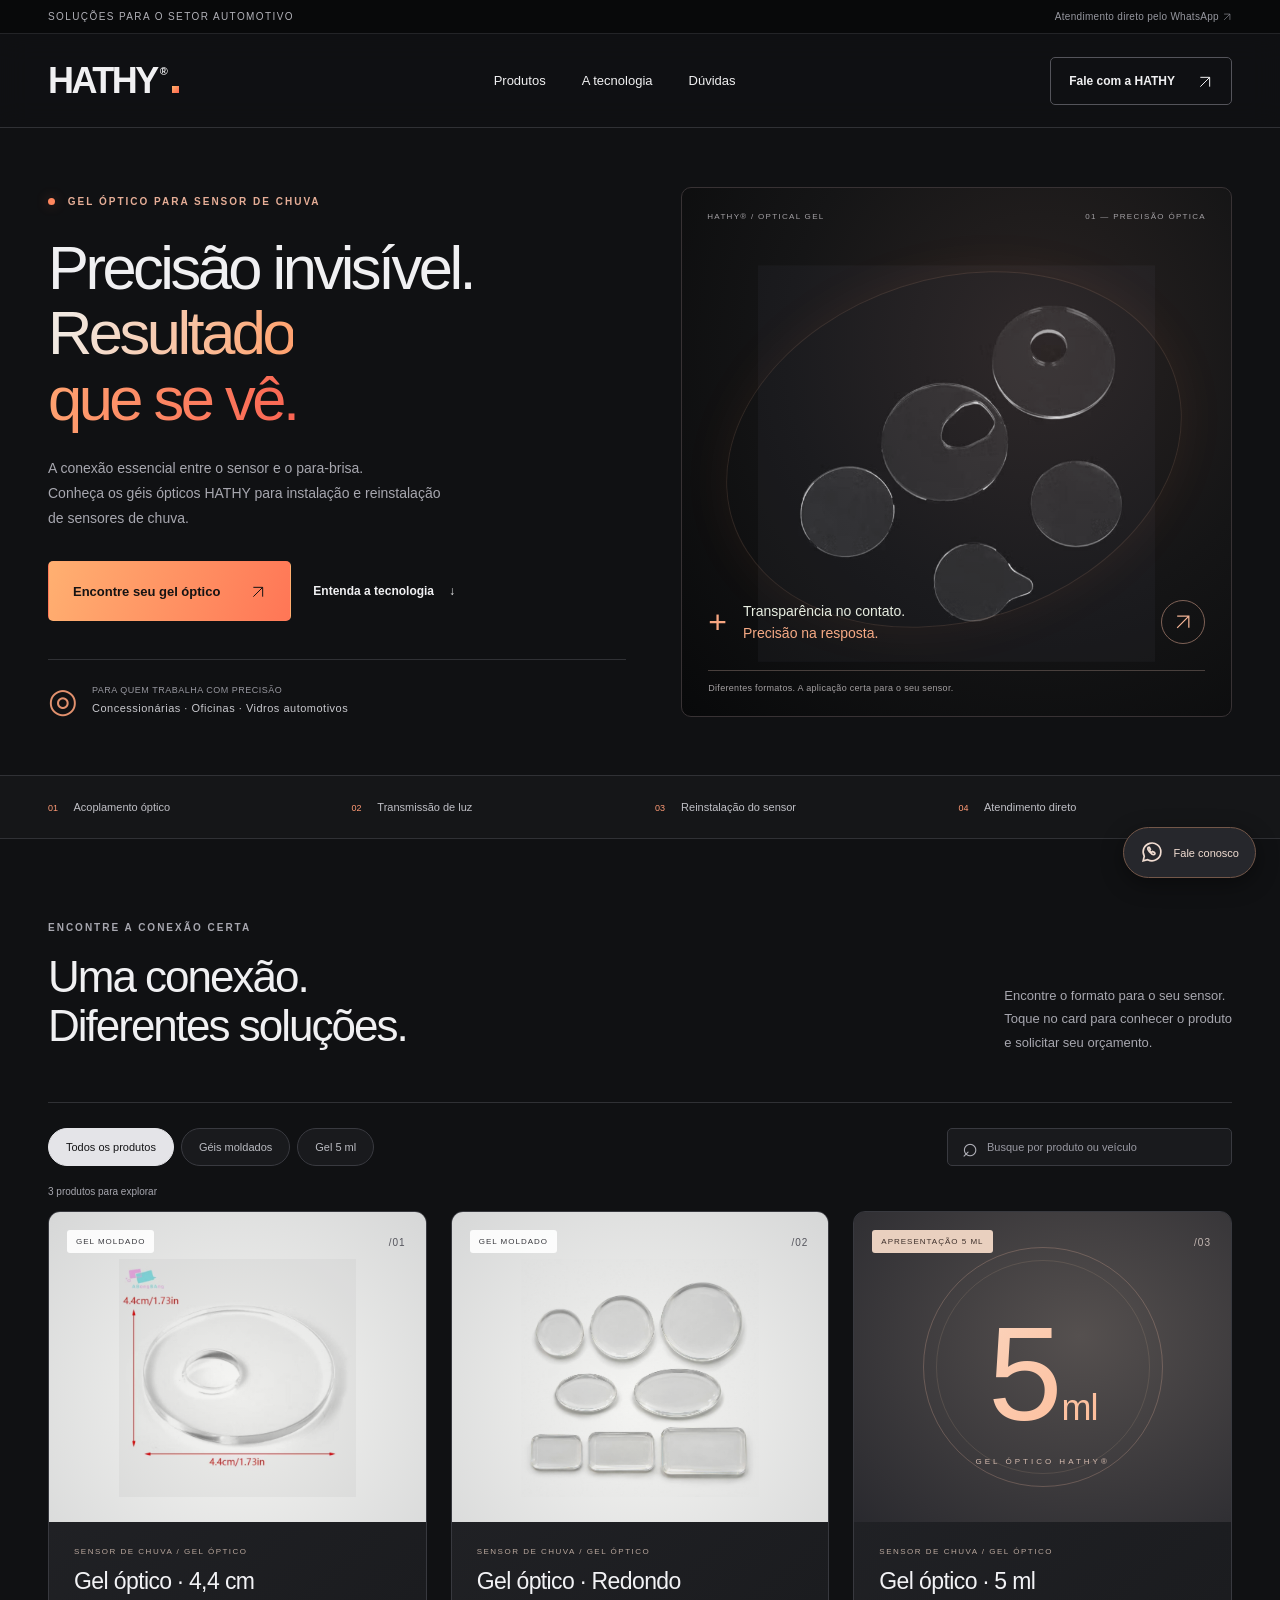
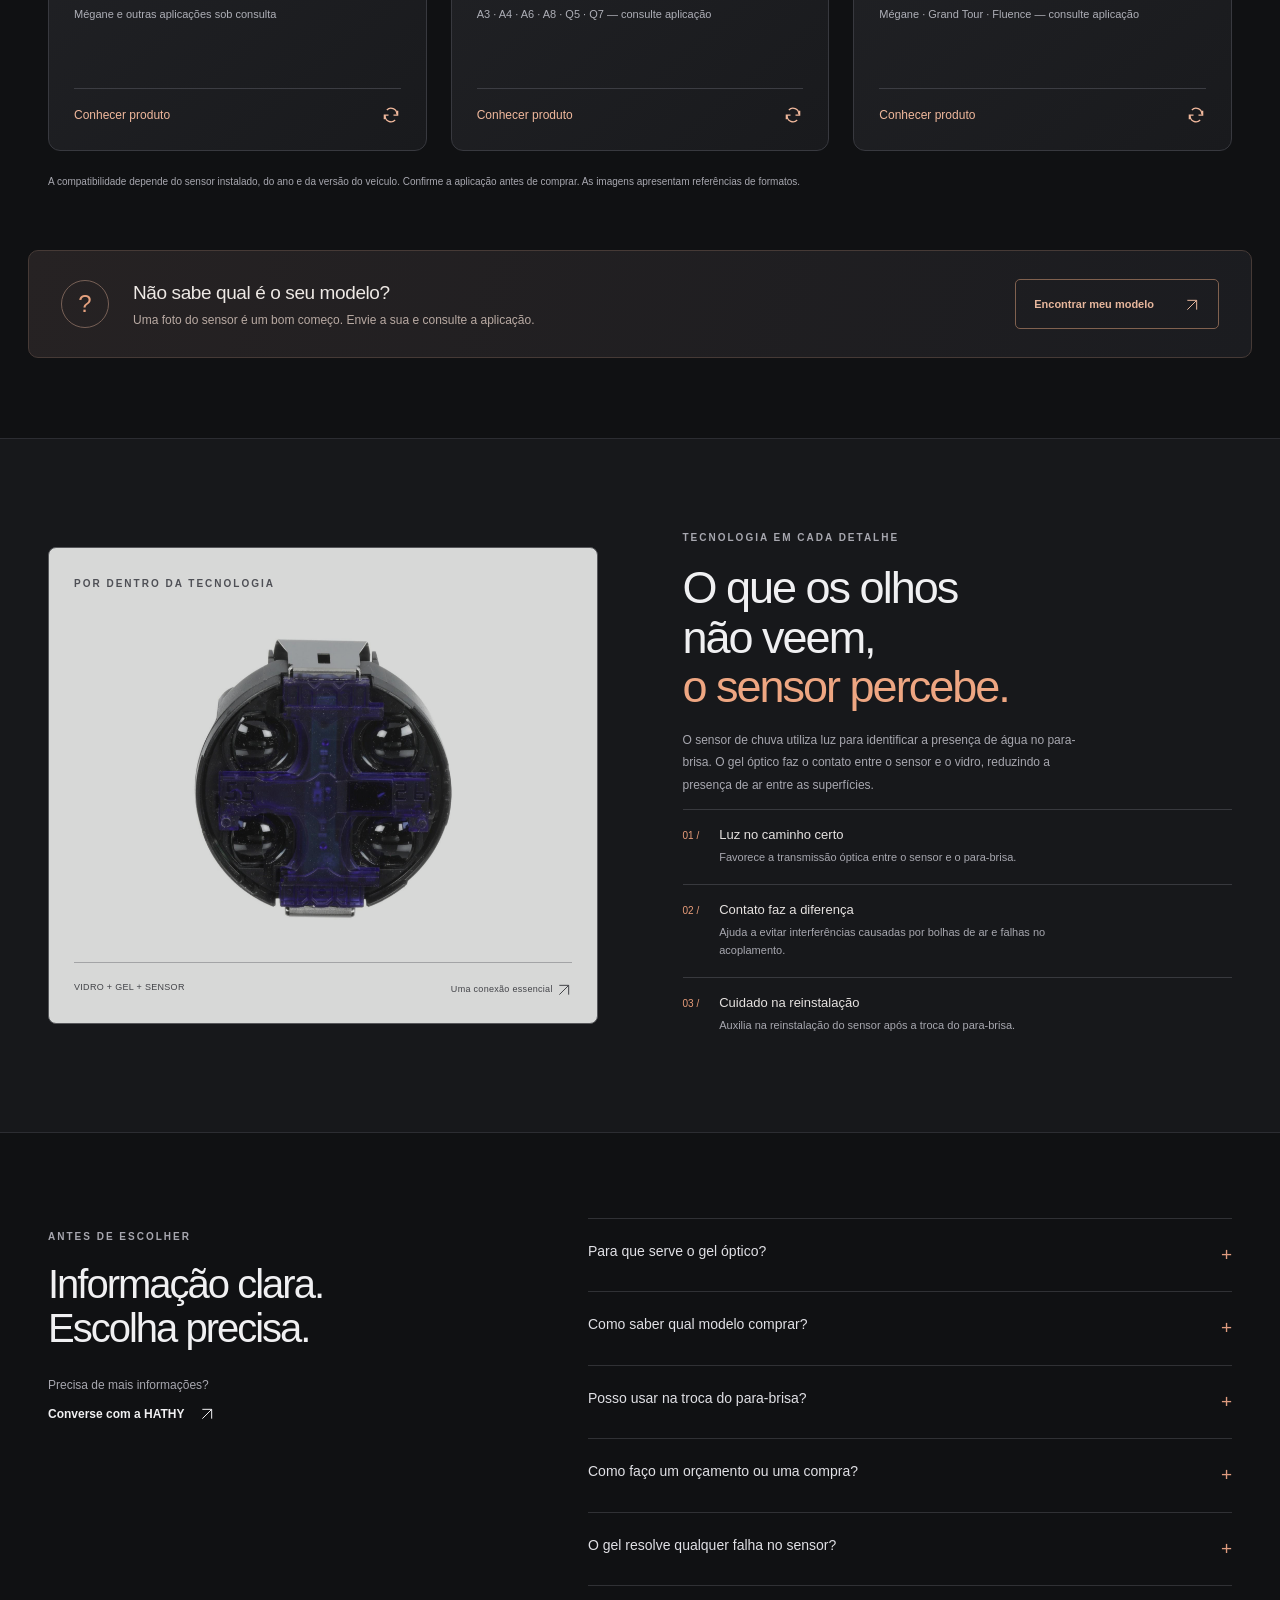
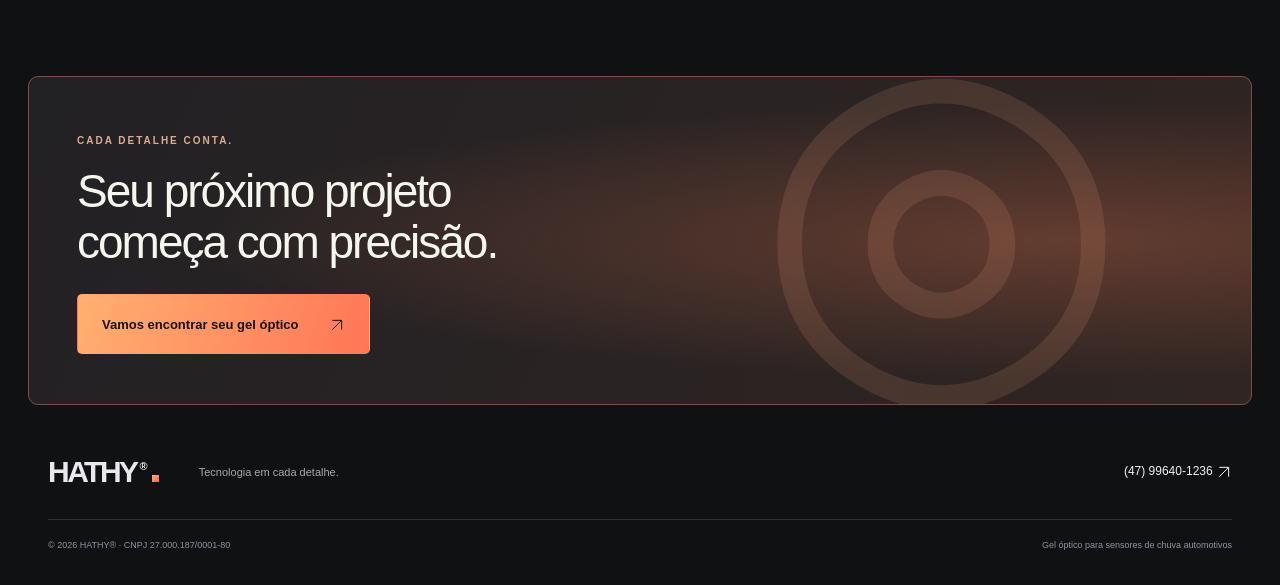
==== public_html/index.html @ f1e60e79 "feat: add dark HATHY catalog with flip cards and Hostinger package" ====
<!doctype html>
<html lang="pt-BR">
<head>
<meta charset="UTF-8"><meta name="viewport" content="width=device-width,initial-scale=1">
<title>HATHY® — Gel óptico para sensor de chuva</title>
<meta name="description" content="Conheça os géis ópticos HATHY para instalação e reinstalação de sensores de chuva automotivos. Encontre seu modelo e solicite um orçamento pelo WhatsApp.">
<meta name="theme-color" content="#111214"><meta property="og:title" content="HATHY® — Tecnologia em cada detalhe"><meta property="og:description" content="Gel óptico para sensores de chuva. Consulte modelos e compatibilidade pelo WhatsApp."><meta property="og:type" content="website">
<link rel="icon" href="assets/favicon.svg" type="image/svg+xml"><link rel="stylesheet" href="styles.css"><script src="app.js" defer></script>
</head>
<body>
<div class="topbar">SOLUÇÕES PARA O SETOR AUTOMOTIVO <span>Atendimento direto pelo WhatsApp <span aria-hidden="true"><svg class="arrow" viewBox="0 0 24 24" fill="none" stroke="currentColor" stroke-width="1.5" aria-hidden="true"><path d="M5 19 19 5M5 5h14v14"/></svg></span></span></div>
<header class="header"><a class="logo" href="#inicio" aria-label="Hathy início">HATHY<sup>®</sup><span class="logo-dot"></span></a><nav aria-label="Navegação principal"><a href="#produtos">Produtos</a><a href="#tecnologia">A tecnologia</a><a href="#duvidas">Dúvidas</a></nav><a class="button small header-contact" data-whatsapp href="https://wa.me/5547996401236" target="_blank" rel="noopener noreferrer">Fale com a HATHY <span><svg class="arrow" viewBox="0 0 24 24" fill="none" stroke="currentColor" stroke-width="1.5" aria-hidden="true"><path d="M5 19 19 5M5 5h14v14"/></svg></span></a></header>
<main>
<section id="inicio" class="hero section-wrap">
<div class="hero-copy"><p class="eyebrow"><span class="status-dot"></span> GEL ÓPTICO PARA SENSOR DE CHUVA</p><h1>Precisão invisível.<br><span>Resultado<br>que se vê.</span></h1><p class="lead">A conexão essencial entre o sensor e o para-brisa.<br>Conheça os géis ópticos HATHY para instalação e reinstalação de sensores de chuva.</p><div class="hero-actions"><a class="button" href="#produtos">Encontre seu gel óptico <span><svg class="arrow" viewBox="0 0 24 24" fill="none" stroke="currentColor" stroke-width="1.5" aria-hidden="true"><path d="M5 19 19 5M5 5h14v14"/></svg></span></a><a class="text-link" href="#tecnologia">Entenda a tecnologia <span>↓</span></a></div><div class="hero-foot"><span class="line-icon">◎</span><p>PARA QUEM TRABALHA COM PRECISÃO<br><strong>Concessionárias · Oficinas · Vidros automotivos</strong></p></div></div>
<div class="hero-visual"><div class="visual-top"><span>HATHY® / OPTICAL GEL</span><span>01 — PRECISÃO ÓPTICA</span></div><img src="assets/hero-gel.jpg" alt="Géis ópticos transparentes em diferentes formatos" width="1280" height="1398" fetchpriority="high"><div class="visual-ring"></div><div class="visual-caption"><span class="cross">+</span><p>Transparência no contato.<br><strong>Precisão na resposta.</strong></p><a href="#produtos" class="circle-link" aria-label="Explorar produtos"><svg class="arrow" viewBox="0 0 24 24" fill="none" stroke="currentColor" stroke-width="1.5" aria-hidden="true"><path d="M5 19 19 5M5 5h14v14"/></svg></a></div><div class="photo-note">Diferentes formatos. A aplicação certa para o seu sensor.</div></div>
</section>
<div class="benefit-strip"><div><span>01</span> Acoplamento óptico</div><div><span>02</span> Transmissão de luz</div><div><span>03</span> Reinstalação do sensor</div><div><span>04</span> Atendimento direto</div></div>
<section class="catalog section-wrap" id="produtos"><div class="section-heading"><div><p class="eyebrow">ENCONTRE A CONEXÃO CERTA</p><h2>Uma conexão.<br>Diferentes soluções.</h2></div><p>Encontre o formato para o seu sensor.<br>Toque no card para conhecer o produto<br>e solicitar seu orçamento.</p></div>
<div class="catalog-toolbar"><div class="filters" role="group" aria-label="Filtrar produtos"><button class="filter active" data-filter="all" aria-pressed="true">Todos os produtos</button><button class="filter" data-filter="pad" aria-pressed="false">Géis moldados</button><button class="filter" data-filter="liquid" aria-pressed="false">Gel 5 ml</button></div><label class="search"><span aria-hidden="true">⌕</span><input id="search" type="search" placeholder="Busque por produto ou veículo" aria-label="Buscar por produto ou veículo"></label></div>
<p class="results-count" id="result-count" aria-live="polite">3 produtos para explorar</p>
<div id="product-grid" class="product-grid"><article class="product-card" data-id="gel44"><div class="flip-inner"><div class="card-front"><button class="product-picture " data-flip="gel44" aria-label="Girar card: Gel óptico · 4,4 cm" aria-expanded="false" aria-controls="back-gel44"><span class="product-label">GEL MOLDADO</span><span class="product-number">/01</span><img src="assets/gel-44.jpg" alt="Gel óptico circular com abertura; dimensão indicada de 4,4 cm." width="1254" height="1254" loading="lazy"></button><div class="product-info"><p class="product-category">SENSOR DE CHUVA / GEL ÓPTICO</p><h3>Gel óptico · 4,4 cm</h3><p class="application">Mégane e outras aplicações sob consulta</p><button class="flip-trigger" data-flip="gel44" aria-label="Conhecer Gel óptico · 4,4 cm" aria-expanded="false" aria-controls="back-gel44">Conhecer produto <svg class="arrow" viewBox="0 0 24 24" fill="none" stroke="currentColor" stroke-width="1.5" aria-hidden="true"><path d="M20 7v5h-5M4 17v-5h5M19 11a7 7 0 0 0-12-5M5 13a7 7 0 0 0 12 5"/></svg></button></div></div><div class="card-back" id="back-gel44" aria-hidden="true" inert><div class="back-top"><span>GEL MOLDADO</span><button class="flip-return" data-unflip="gel44" aria-label="Voltar à foto de Gel óptico · 4,4 cm"><svg class="arrow" viewBox="0 0 24 24" fill="none" stroke="currentColor" stroke-width="1.5" aria-hidden="true"><path d="M20 7v5h-5M4 17v-5h5M19 11a7 7 0 0 0-12-5M5 13a7 7 0 0 0 12 5"/></svg> Voltar</button></div><p class="eyebrow">TECNOLOGIA HATHY®</p><h3>Gel óptico · 4,4 cm</h3><p class="back-description">Acoplamento óptico entre o sensor de chuva e o para-brisa, para instalação e reinstalação.</p><ul><li>Formato circular com abertura</li><li>Medida de referência: 4,4 cm</li><li>Preço e disponibilidade sob consulta</li></ul><p class="back-application">Mégane e outras aplicações sob consulta. Confirme ano, versão e sensor antes da compra.</p><div class="back-actions"><button data-details="gel44" class="details-link">Ver detalhes e fotos <svg class="arrow" viewBox="0 0 24 24" fill="none" stroke="currentColor" stroke-width="1.5" aria-hidden="true"><path d="M5 19 19 5M5 5h14v14"/></svg></button><a class="button product-cta" data-product-wa="gel44" href="https://wa.me/5547996401236" target="_blank" rel="noopener noreferrer">Solicitar orçamento <svg class="arrow" viewBox="0 0 24 24" fill="none" stroke="currentColor" stroke-width="1.5" aria-hidden="true"><path d="M5 19 19 5M5 5h14v14"/></svg></a></div></div></div></article><article class="product-card" data-id="redondo"><div class="flip-inner"><div class="card-front"><button class="product-picture " data-flip="redondo" aria-label="Girar card: Gel óptico · Redondo" aria-expanded="false" aria-controls="back-redondo"><span class="product-label">GEL MOLDADO</span><span class="product-number">/02</span><img src="assets/formatos.jpg" alt="Referência de formatos de gel óptico. Confirme o modelo redondo do seu sensor." width="1254" height="1254" loading="lazy"></button><div class="product-info"><p class="product-category">SENSOR DE CHUVA / GEL ÓPTICO</p><h3>Gel óptico · Redondo</h3><p class="application">A3 · A4 · A6 · A8 · Q5 · Q7 — consulte aplicação</p><button class="flip-trigger" data-flip="redondo" aria-label="Conhecer Gel óptico · Redondo" aria-expanded="false" aria-controls="back-redondo">Conhecer produto <svg class="arrow" viewBox="0 0 24 24" fill="none" stroke="currentColor" stroke-width="1.5" aria-hidden="true"><path d="M20 7v5h-5M4 17v-5h5M19 11a7 7 0 0 0-12-5M5 13a7 7 0 0 0 12 5"/></svg></button></div></div><div class="card-back" id="back-redondo" aria-hidden="true" inert><div class="back-top"><span>GEL MOLDADO</span><button class="flip-return" data-unflip="redondo" aria-label="Voltar à foto de Gel óptico · Redondo"><svg class="arrow" viewBox="0 0 24 24" fill="none" stroke="currentColor" stroke-width="1.5" aria-hidden="true"><path d="M20 7v5h-5M4 17v-5h5M19 11a7 7 0 0 0-12-5M5 13a7 7 0 0 0 12 5"/></svg> Voltar</button></div><p class="eyebrow">TECNOLOGIA HATHY®</p><h3>Gel óptico · Redondo</h3><p class="back-description">Acoplamento óptico entre o sensor de chuva e o para-brisa, para instalação e reinstalação.</p><ul><li>Diferentes medidas de referência</li><li>Formato e sensor a confirmar</li><li>Preço e disponibilidade sob consulta</li></ul><p class="back-application">A3 · A4 · A6 · A8 · Q5 · Q7 — consulte aplicação. Confirme ano, versão e sensor antes da compra.</p><div class="back-actions"><button data-details="redondo" class="details-link">Ver detalhes e fotos <svg class="arrow" viewBox="0 0 24 24" fill="none" stroke="currentColor" stroke-width="1.5" aria-hidden="true"><path d="M5 19 19 5M5 5h14v14"/></svg></button><a class="button product-cta" data-product-wa="redondo" href="https://wa.me/5547996401236" target="_blank" rel="noopener noreferrer">Solicitar orçamento <svg class="arrow" viewBox="0 0 24 24" fill="none" stroke="currentColor" stroke-width="1.5" aria-hidden="true"><path d="M5 19 19 5M5 5h14v14"/></svg></a></div></div></div></article><article class="product-card" data-id="gel5"><div class="flip-inner"><div class="card-front"><button class="product-picture volume-art" data-flip="gel5" aria-label="Girar card: Gel óptico · 5 ml" aria-expanded="false" aria-controls="back-gel5"><span class="product-label">APRESENTAÇÃO 5 ML</span><span class="product-number">/03</span><div class="volume-orbit"></div><div class="volume-type">5<span>ml</span></div><span class="volume-caption">GEL ÓPTICO HATHY®</span></button><div class="product-info"><p class="product-category">SENSOR DE CHUVA / GEL ÓPTICO</p><h3>Gel óptico · 5 ml</h3><p class="application">Mégane · Grand Tour · Fluence — consulte aplicação</p><button class="flip-trigger" data-flip="gel5" aria-label="Conhecer Gel óptico · 5 ml" aria-expanded="false" aria-controls="back-gel5">Conhecer produto <svg class="arrow" viewBox="0 0 24 24" fill="none" stroke="currentColor" stroke-width="1.5" aria-hidden="true"><path d="M20 7v5h-5M4 17v-5h5M19 11a7 7 0 0 0-12-5M5 13a7 7 0 0 0 12 5"/></svg></button></div></div><div class="card-back" id="back-gel5" aria-hidden="true" inert><div class="back-top"><span>APRESENTAÇÃO 5 ML</span><button class="flip-return" data-unflip="gel5" aria-label="Voltar à foto de Gel óptico · 5 ml"><svg class="arrow" viewBox="0 0 24 24" fill="none" stroke="currentColor" stroke-width="1.5" aria-hidden="true"><path d="M20 7v5h-5M4 17v-5h5M19 11a7 7 0 0 0-12-5M5 13a7 7 0 0 0 12 5"/></svg> Voltar</button></div><p class="eyebrow">TECNOLOGIA HATHY®</p><h3>Gel óptico · 5 ml</h3><p class="back-description">Acoplamento óptico entre o sensor de chuva e o para-brisa, para instalação e reinstalação.</p><ul><li>Apresentação de 5 ml</li><li>Orientações de uso sob consulta</li><li>Preço e disponibilidade sob consulta</li></ul><p class="back-application">Mégane · Grand Tour · Fluence — consulte aplicação. Confirme ano, versão e sensor antes da compra.</p><div class="back-actions"><button data-details="gel5" class="details-link">Ver detalhes  <svg class="arrow" viewBox="0 0 24 24" fill="none" stroke="currentColor" stroke-width="1.5" aria-hidden="true"><path d="M5 19 19 5M5 5h14v14"/></svg></button><a class="button product-cta" data-product-wa="gel5" href="https://wa.me/5547996401236" target="_blank" rel="noopener noreferrer">Solicitar orçamento <svg class="arrow" viewBox="0 0 24 24" fill="none" stroke="currentColor" stroke-width="1.5" aria-hidden="true"><path d="M5 19 19 5M5 5h14v14"/></svg></a></div></div></div></article></div><div id="empty-state" class="empty-state" hidden><h3>Não encontrou seu modelo?</h3><p>Tente outra busca ou envie uma foto do sensor para a HATHY.</p><button id="clear-search" class="button secondary">Limpar busca</button><a data-whatsapp class="text-link" href="https://wa.me/5547996401236" target="_blank" rel="noopener noreferrer">Consultar pelo WhatsApp <svg class="arrow" viewBox="0 0 24 24" fill="none" stroke="currentColor" stroke-width="1.5" aria-hidden="true"><path d="M5 19 19 5M5 5h14v14"/></svg></a></div><p class="catalog-note">A compatibilidade depende do sensor instalado, do ano e da versão do veículo. Confirme a aplicação antes de comprar. As imagens apresentam referências de formatos.</p>
</section>
<section class="help-banner section-wrap"><div class="help-symbol" aria-hidden="true">?</div><div><h3>Não sabe qual é o seu modelo?</h3><p>Uma foto do sensor é um bom começo. Envie a sua e consulte a aplicação.</p></div><a class="button" data-help href="https://wa.me/5547996401236" target="_blank" rel="noopener noreferrer">Encontrar meu modelo <span><svg class="arrow" viewBox="0 0 24 24" fill="none" stroke="currentColor" stroke-width="1.5" aria-hidden="true"><path d="M5 19 19 5M5 5h14v14"/></svg></span></a></section>
<section class="technology" id="tecnologia"><div class="section-wrap tech-layout"><div class="tech-image"><span class="eyebrow">POR DENTRO DA TECNOLOGIA</span><img src="assets/sensor.jpg" alt="Vista de um sensor de chuva automotivo" width="1200" height="1200" loading="lazy"><div class="tech-image-foot"><span>VIDRO + GEL + SENSOR</span><span>Uma conexão essencial <svg class="arrow" viewBox="0 0 24 24" fill="none" stroke="currentColor" stroke-width="1.5" aria-hidden="true"><path d="M5 19 19 5M5 5h14v14"/></svg></span></div></div><div class="tech-copy"><p class="eyebrow">TECNOLOGIA EM CADA DETALHE</p><h2>O que os olhos<br>não veem,<br><em>o sensor percebe.</em></h2><p>O sensor de chuva utiliza luz para identificar a presença de água no para-brisa. O gel óptico faz o contato entre o sensor e o vidro, reduzindo a presença de ar entre as superfícies.</p><div class="tech-item"><span>01 /</span><div><h3>Luz no caminho certo</h3><p>Favorece a transmissão óptica entre o sensor e o para-brisa.</p></div></div><div class="tech-item"><span>02 /</span><div><h3>Contato faz a diferença</h3><p>Ajuda a evitar interferências causadas por bolhas de ar e falhas no acoplamento.</p></div></div><div class="tech-item"><span>03 /</span><div><h3>Cuidado na reinstalação</h3><p>Auxilia na reinstalação do sensor após a troca do para-brisa.</p></div></div></div></div></section>
<section class="faq section-wrap" id="duvidas"><div><p class="eyebrow">ANTES DE ESCOLHER</p><h2>Informação clara.<br>Escolha precisa.</h2><p>Precisa de mais informações?</p><a class="text-link" data-whatsapp href="https://wa.me/5547996401236" target="_blank" rel="noopener noreferrer">Converse com a HATHY <svg class="arrow" viewBox="0 0 24 24" fill="none" stroke="currentColor" stroke-width="1.5" aria-hidden="true"><path d="M5 19 19 5M5 5h14v14"/></svg></a></div><div class="faq-list"><details><summary>Para que serve o gel óptico?<span>+</span></summary><p>Ele proporciona o acoplamento óptico entre o sensor de chuva e o para-brisa, reduzindo o ar entre as superfícies e favorecendo a transmissão da luz utilizada pelo sensor.</p></details><details><summary>Como saber qual modelo comprar?<span>+</span></summary><p>Informe marca, modelo, ano e versão do veículo e, se possível, envie uma foto do sensor. A identificação do veículo sozinha pode não ser suficiente: confirme o formato, as medidas e a aplicação com a HATHY antes da compra.</p></details><details><summary>Posso usar na troca do para-brisa?<span>+</span></summary><p>O gel óptico é utilizado na instalação e reinstalação de sensores de chuva. A aplicação deve seguir as orientações do fabricante do sensor e do produto, com avaliação do profissional responsável.</p></details><details><summary>Como faço um orçamento ou uma compra?<span>+</span></summary><p>Escolha um produto e clique em “Solicitar orçamento”. O WhatsApp abrirá com o nome do produto na mensagem. Valores, disponibilidade, pagamento e entrega são combinados diretamente com a HATHY.</p></details><details><summary>O gel resolve qualquer falha no sensor?<span>+</span></summary><p>O gel contribui para o contato óptico adequado, mas não corrige defeitos elétricos, falhas no sensor ou outras causas de mau funcionamento. Um profissional deve avaliar o sistema.</p></details></div></section>
<section class="final-cta section-wrap"><p class="eyebrow">CADA DETALHE CONTA.</p><h2>Seu próximo projeto<br>começa com precisão.</h2><a class="button lime" data-whatsapp href="https://wa.me/5547996401236" target="_blank" rel="noopener noreferrer">Vamos encontrar seu gel óptico <span><svg class="arrow" viewBox="0 0 24 24" fill="none" stroke="currentColor" stroke-width="1.5" aria-hidden="true"><path d="M5 19 19 5M5 5h14v14"/></svg></span></a><span class="cta-decoration" aria-hidden="true">◎</span></section>
</main>
<footer class="section-wrap"><div class="footer-top"><a href="#inicio" class="logo">HATHY<sup>®</sup><span class="logo-dot"></span></a><p>Tecnologia em cada detalhe.</p><a href="https://wa.me/5547996401236" data-whatsapp target="_blank" rel="noopener noreferrer">(47) 99640-1236 <svg class="arrow" viewBox="0 0 24 24" fill="none" stroke="currentColor" stroke-width="1.5" aria-hidden="true"><path d="M5 19 19 5M5 5h14v14"/></svg></a></div><div class="footer-bottom"><span>© <span id="year">2026</span> HATHY® · CNPJ 27.000.187/0001-80</span><span>Gel óptico para sensores de chuva automotivos</span></div></footer>
<a class="floating-wa" data-whatsapp href="https://wa.me/5547996401236" target="_blank" rel="noopener noreferrer" aria-label="Conversar pelo WhatsApp"><svg viewBox="0 0 24 24" fill="none" stroke="currentColor" stroke-width="1.6" aria-hidden="true"><path d="M20 11.5a8.5 8.5 0 0 1-12.6 7.4L3 20l1.1-4.4A8.5 8.5 0 1 1 20 11.5Z"/><path d="M8 7c-2 2 3 7 5 7 1 0 2-1 1-2l-2-1-1 1-2-2 1-1-1-2Z"/></svg><span>Fale conosco</span></a>
<dialog id="product-dialog" aria-labelledby="dialog-title"><button class="dialog-close" aria-label="Fechar detalhes">×</button><div id="dialog-content"></div></dialog>
</body></html>
---- public_html/styles.css ----
:root{--ink:#183b2c;--dark:#10291f;--lime:#dcf392;--paper:#f7f8f2;--muted:#6d776e;--line:#dfe4d8;--white:#fff}*{box-sizing:border-box}html{scroll-behavior:smooth;scroll-padding-top:100px}body{margin:0;background:var(--paper);color:var(--ink);font-family:Arial,Helvetica,sans-serif;-webkit-font-smoothing:antialiased}button,input,a{-webkit-tap-highlight-color:transparent}button,input{font:inherit}a{color:inherit;text-decoration:none}button{cursor:pointer}button:disabled{cursor:default}img{display:block;max-width:100%}button,a,input,summary{outline-offset:5px}button:focus-visible,a:focus-visible,input:focus-visible,summary:focus-visible{outline:2px solid #519526}::selection{background:var(--lime);color:var(--dark)}.section-wrap{max-width:1320px;margin:auto;padding-left:48px;padding-right:48px}.topbar{padding:11px 48px;background:var(--dark);color:#f3f8e9;font-size:10px;letter-spacing:1.4px;display:flex;justify-content:space-between}.topbar>span{letter-spacing:.3px;color:#d4dfd2}.header{height:94px;display:flex;align-items:center;justify-content:space-between;gap:25px;padding:0 48px;border-bottom:1px solid var(--line);position:sticky;top:0;z-index:10;background:rgba(247,248,242,.96);backdrop-filter:blur(14px)}.logo{font-size:36px;font-weight:900;letter-spacing:-2.5px;display:inline-flex;align-items:baseline;position:relative}.logo sup{font-size:11px;letter-spacing:0;align-self:flex-start;padding-top:5px;margin-left:3px}.logo-dot{width:7px;height:7px;background:#94b949;display:block;margin-left:4px}.header nav{display:flex;gap:36px;font-size:13px}.header nav a{padding:15px 0;border-bottom:1px solid transparent}.header nav a:hover{border-color:var(--ink)}.button{background:var(--ink);color:white;display:inline-flex;align-items:center;justify-content:center;gap:30px;border:1px solid var(--ink);padding:18px 24px;border-radius:5px;font-size:13px;font-weight:600;transition:background .2s,transform .2s}.button:hover{background:#2b5134;transform:translateY(-2px)}.button span{font-size:19px}.button.small{padding:12px 18px;font-size:12px;gap:22px}.eyebrow{font-size:10px;font-weight:700;letter-spacing:2px;line-height:1.7}.status-dot{display:inline-block;width:7px;height:7px;background:#75a443;border-radius:50%;margin-right:8px}.hero{display:grid;grid-template-columns:1.05fr 1fr;gap:45px;padding-top:42px;padding-bottom:45px;align-items:center}.hero h1{font-size:clamp(42px,4.6vw,64px);letter-spacing:-3.5px;font-weight:500;line-height:1.06;margin:25px 0}.hero h1>span{color:#71835d}.lead{font-size:15px;line-height:1.8;color:#687368;max-width:380px}.hero-actions{display:flex;gap:22px;align-items:center;margin-top:30px}.text-link{font-size:12px;font-weight:600;display:inline-flex;align-items:center;gap:15px}.text-link:hover{text-decoration:underline}.hero-foot{border-top:1px solid var(--line);margin-top:38px;display:flex;align-items:center;gap:14px;padding-top:20px;color:#687368}.hero-foot p{font-size:11px;line-height:1.7;margin:0}.hero-foot strong{font-weight:400;color:var(--ink)}.line-icon{font-size:34px;font-weight:normal;color:#8a9b73}.hero-visual{height:548px;position:relative;background:#080a09;color:#e8eee2;border-radius:10px;overflow:hidden}.hero-visual>img{position:absolute;inset:10% 3% 0;width:94%;height:82%;object-fit:contain;opacity:.95;transition:transform .8s}.hero-visual:hover>img{transform:rotate(-4deg) scale(1.04)}.visual-top{position:absolute;left:25px;right:25px;top:24px;z-index:2;display:flex;justify-content:space-between;font-size:8px;letter-spacing:1.3px;color:#9ca69a}.visual-ring{position:absolute;width:85%;height:80%;border:1px solid #667d4c33;border-radius:50%;top:8%;left:7%;pointer-events:none}.visual-caption{position:absolute;bottom:57px;left:26px;right:26px;display:flex;align-items:center;gap:16px}.visual-caption p{font-size:14px;line-height:1.6;font-weight:400}.visual-caption strong{font-weight:400;color:var(--lime)}.cross{color:var(--lime);font-size:32px}.circle-link{width:44px;height:44px;border:1px solid #70805e;display:grid;place-items:center;border-radius:50%;margin-left:auto;color:var(--lime);font-size:25px}.photo-note{position:absolute;bottom:23px;left:26px;right:26px;border-top:1px solid #52604766;padding-top:12px;font-size:9px;color:#9fa99a;letter-spacing:.3px}.benefit-strip{border-top:1px solid var(--line);border-bottom:1px solid var(--line);display:grid;grid-template-columns:repeat(4,1fr);padding:25px max(48px,calc((100vw - 1224px)/2));gap:30px}.benefit-strip div{font-size:11px;white-space:nowrap}.benefit-strip span{font-size:9px;color:#8b9a7f;margin-right:13px}.catalog{padding-top:80px;padding-bottom:60px}.section-heading{display:flex;align-items:flex-end;justify-content:space-between;margin-bottom:35px}.section-heading h2,h2{font-size:45px;letter-spacing:-2px;line-height:1.1;font-weight:500;margin:17px 0}.section-heading>p{font-size:13px;line-height:1.8;color:var(--muted);max-width:320px}.catalog-toolbar{display:flex;justify-content:space-between;gap:24px;align-items:center;border-top:1px solid var(--line);padding-top:25px}.filters{display:flex;gap:7px;flex-wrap:wrap}.filter{font-size:11px;padding:12px 17px;border:1px solid var(--line);background:transparent;border-radius:30px;color:var(--ink)}.filter:hover{border-color:var(--ink)}.filter.active{background:var(--ink);color:white;border-color:var(--ink)}.search{display:flex;align-items:center;gap:9px;background:white;border:1px solid var(--line);padding:0 14px;border-radius:5px;min-width:285px}.search>span{font-size:27px}.search input{width:100%;padding:12px 0;border:0;background:transparent;font-size:11px;color:var(--ink);min-width:0}.search input:focus{outline:none}.search:focus-within{outline:2px solid #6b8954}.results-count{font-size:10px;color:var(--muted);margin:20px 0 14px}.product-grid{display:grid;grid-template-columns:repeat(3,1fr);gap:24px}.product-card{border:1px solid var(--line);background:white;border-radius:8px;overflow:hidden;transition:box-shadow .25s,transform .25s}.product-card:hover{box-shadow:0 12px 32px #142e2510;transform:translateY(-4px)}.product-picture{position:relative;width:100%;height:290px;background:#f0f2ec;border:0;display:block;overflow:hidden}.product-picture>img{width:100%;height:100%;object-fit:contain;padding:35px 35px 20px;mix-blend-mode:multiply;transition:transform .5s}.product-picture:hover>img{transform:scale(1.07)}.product-label{position:absolute;top:18px;left:18px;font-size:8px;letter-spacing:1px;z-index:2;color:var(--ink);background:#ffffffd9;padding:7px 9px;border-radius:3px}.expand-icon{position:absolute;bottom:16px;right:16px;background:white;border:1px solid var(--line);width:29px;height:29px;border-radius:50%;display:grid;place-items:center;color:var(--ink)}.product-info{padding:24px}.product-category{font-size:8px;letter-spacing:1.5px;color:#7c876d;margin:0 0 12px}.product-info h3{font-size:21px;letter-spacing:-.7px;font-weight:500;margin:0 0 10px}.application{font-size:11px;color:var(--muted);min-height:30px;line-height:1.6}.product-bottom{display:flex;align-items:center;justify-content:space-between;padding:17px 0;border-top:1px solid var(--line);margin-top:15px}.product-bottom>span{font-size:10px;color:var(--muted)}.details-link{border:0;background:none;font-size:10px;color:var(--ink);padding:3px 0}.details-link>span{margin-left:8px;font-size:16px}.product-cta{width:100%;justify-content:space-between;padding:12px 16px;font-size:11px;background:transparent;color:var(--ink);border-color:#cdd6c3}.product-cta:hover{background:var(--lime)}.volume-art{background:#e7edda;color:var(--ink)}.volume-type{font-size:134px;letter-spacing:-9px;font-weight:500;position:relative;z-index:1;margin:30px auto 0}.volume-type span{font-size:36px;letter-spacing:-1px;margin-left:8px}.volume-caption{font-size:8px;letter-spacing:3px;position:relative;z-index:1}.volume-orbit{position:absolute;width:230px;height:230px;left:50%;top:50%;transform:translate(-50%,-50%);border:1px solid #91a573;border-radius:50%}.volume-orbit:after{content:'';position:absolute;inset:12px;border:1px solid #a7b99177;border-radius:50%}.catalog-note{font-size:10px;line-height:1.7;color:var(--muted);max-width:800px;margin:22px 0 0}.empty-state{text-align:center;padding:60px 20px;border:1px dashed var(--line)}.empty-state p{font-size:14px}.empty-state .text-link{margin:20px}.secondary{background:transparent;color:var(--ink)}[hidden]{display:none!important}.help-banner{background:#e6edda;margin:0 auto 80px;max-width:1224px;border-radius:8px;padding:28px 32px;display:flex;align-items:center;gap:24px}.help-symbol{width:48px;height:48px;border:1px solid #acb79e;border-radius:50%;display:grid;place-items:center;font-size:24px;flex-shrink:0}.help-banner h3{font-size:19px;letter-spacing:-.4px;margin:0 0 9px;font-weight:500}.help-banner p{font-size:12px;color:#62705c;margin:0}.help-banner .button{margin-left:auto;white-space:nowrap;font-size:11px;padding:13px 18px}.technology{background:#edf0e7;padding:80px 0}.tech-layout{display:grid;grid-template-columns:1fr 1fr;gap:85px;align-items:center}.tech-image{background:#e2e8d9;border:1px solid #d2dcc6;border-radius:8px;padding:25px;position:relative}.tech-image>img{width:100%;height:370px;object-fit:contain;mix-blend-mode:multiply;padding:30px}.tech-image-foot{display:flex;justify-content:space-between;gap:10px;border-top:1px solid #b8c6ac;padding-top:19px;font-size:9px;letter-spacing:.3px}.tech-copy h2{font-size:45px}.tech-copy em{font-style:normal;color:#7a8d5e}.tech-copy>p:not(.eyebrow){font-size:12px;color:var(--muted);line-height:1.9;max-width:410px}.tech-item{display:flex;gap:20px;border-top:1px solid #d2dbca;padding:17px 0}.tech-item>span{font-size:10px;color:#819569;padding-top:3px}.tech-item h3{font-size:13px;font-weight:500;margin:0 0 6px}.tech-item p{font-size:11px;line-height:1.7;color:var(--muted);margin:0;max-width:350px}.faq{padding-top:85px;padding-bottom:90px;display:grid;grid-template-columns:1fr 1.4fr;gap:80px}.faq>div>p:not(.eyebrow){font-size:12px;color:var(--muted);margin-top:28px}.faq-list details{border-bottom:1px solid var(--line);padding:22px 0}.faq-list details:first-child{border-top:1px solid var(--line)}summary{display:flex;justify-content:space-between;gap:25px;cursor:pointer;list-style:none;font-size:14px;line-height:1.5}summary::-webkit-details-marker{display:none}summary span{font-size:19px;font-weight:400}details[open] summary span{transform:rotate(45deg)}details p{font-size:12px;line-height:1.9;color:var(--muted);max-width:500px;padding-right:24px}.final-cta{background:var(--dark);color:#f5f7ef;border-radius:10px;max-width:1224px;padding:45px 48px 50px;position:relative;overflow:hidden}.final-cta .eyebrow{color:var(--lime)}.final-cta h2{font-size:49px;position:relative;z-index:1;margin-bottom:27px}.lime{background:var(--lime);color:var(--ink);border-color:var(--lime);position:relative;z-index:1}.lime:hover{background:#e5ffa2}.cta-decoration{position:absolute;right:10%;top:-85px;font-size:430px;color:#7c9b5a2b;line-height:1}.footer-top{display:flex;align-items:center;justify-content:space-between;padding-top:50px;padding-bottom:30px;gap:20px}.footer-top .logo{font-size:30px}.footer-top p{margin-right:auto;margin-left:20px;font-size:11px;color:var(--muted)}.footer-top>a:last-child{font-size:12px}.footer-bottom{border-top:1px solid var(--line);display:flex;justify-content:space-between;padding:20px 0 35px;gap:15px;font-size:9px;color:var(--muted)}.floating-wa{position:fixed;bottom:22px;right:24px;z-index:12;display:flex;align-items:center;gap:9px;background:var(--ink);color:#fff;border:1px solid #ffffff66;padding:12px 16px;border-radius:50px;box-shadow:0 4px 20px #0002;font-size:11px}.floating-wa svg{height:25px;width:25px}.floating-wa:hover{background:#2b5134}dialog{max-width:850px;width:calc(100% - 32px);border:0;border-radius:12px;padding:36px;color:var(--ink);background:var(--paper);box-shadow:0 20px 80px #0004}dialog::backdrop{background:#0c211ac9;backdrop-filter:blur(4px)}.dialog-close{position:absolute;right:14px;top:12px;font-size:28px;line-height:1;background:none;border:0;color:var(--ink);padding:5px;z-index:2}.dialog-layout{display:grid;grid-template-columns:1fr 1fr;gap:30px;align-items:center}.dialog-media img{width:100%;height:300px;object-fit:contain;mix-blend-mode:multiply}.dialog-layout h2{font-size:31px}.dialog-layout p{font-size:12px;line-height:1.8}.dialog-layout ul{padding-left:18px;font-size:12px;line-height:1.8}.dialog-layout .button{margin-top:18px;width:100%}.thumbs{display:flex;gap:8px;flex-wrap:wrap;margin-top:15px}.thumbs button{width:52px;height:52px;border:1px solid var(--line);border-radius:4px;background:white;padding:4px}.thumbs button.selected{border:2px solid var(--ink)}.thumbs img{width:100%;height:100%;object-fit:contain}.dialog-note{color:var(--muted);font-size:10px!important}.dialog-volume{text-align:center;background:#e7edda;padding:70px 10px;border-radius:8px;font-size:95px;letter-spacing:-5px}.dialog-volume small{font-size:25px;letter-spacing:0}.dialog-volume p{letter-spacing:2px;font-size:10px}.lock-scroll{overflow:hidden}
@media(min-width:1500px){.header{padding-left:calc((100vw - 1224px)/2);padding-right:calc((100vw - 1224px)/2)}}
@media(max-width:1100px){.section-wrap{padding-left:32px;padding-right:32px}.header{padding:0 32px}.hero{gap:25px}.hero h1{font-size:47px}.hero-actions{flex-wrap:wrap;gap:18px}.hero-visual{height:510px}.help-banner,.final-cta{margin-left:32px;margin-right:32px}.help-banner{gap:18px}.help-banner p{line-height:1.7}.tech-layout{gap:45px}.benefit-strip{padding:22px 32px;gap:15px}.benefit-strip div{font-size:10px}.product-picture{height:240px}.product-info{padding:19px}.product-info h3{font-size:19px}.catalog-toolbar{gap:15px}.filter{padding:11px 13px}.search{min-width:260px}.faq{gap:40px}.tech-image>img{height:330px}}
@media(max-width:760px){html{scroll-padding-top:80px}.section-wrap{padding-left:22px;padding-right:22px}.topbar{padding:10px 22px;font-size:8px}.topbar>span{display:none}.header{height:76px;padding:0 22px;gap:15px}.logo{font-size:29px}.header nav{gap:18px;font-size:11px}.header nav a:nth-child(2){display:none}.header-contact{display:none!important}.hero{grid-template-columns:1fr;padding-top:28px;gap:28px;padding-bottom:30px}.hero h1{font-size:52px;letter-spacing:-2.8px;margin:18px 0}.hero-copy .eyebrow{font-size:9px}.lead{font-size:14px;max-width:340px}.hero-actions{gap:18px;margin-top:23px}.hero-actions .button{padding:15px 18px;font-size:12px;gap:22px}.hero-actions .text-link{font-size:11px;gap:8px}.hero-foot{margin-top:25px;padding-top:15px}.hero-visual{height:400px}.hero-visual>img{height:82%;top:3%}.visual-top{font-size:7px;left:20px;right:20px}.visual-caption{bottom:53px;left:20px;right:20px}.photo-note{left:20px;right:20px;font-size:8px}.benefit-strip{grid-template-columns:1fr 1fr;padding:20px 22px;gap:20px 10px}.benefit-strip div{font-size:10px}.benefit-strip span{margin-right:7px}.catalog{padding-top:48px;padding-bottom:30px}.section-heading{display:block;margin-bottom:24px}h2,.section-heading h2{font-size:39px;letter-spacing:-1.7px}.section-heading>p{font-size:12px;margin-top:20px}.catalog-toolbar{align-items:stretch;flex-direction:column;gap:18px;padding-top:20px}.filters{gap:6px}.filter{font-size:10px;padding:11px 13px}.search{min-width:0}.search input{font-size:12px}.product-grid{grid-template-columns:1fr;gap:20px}.product-picture{height:300px}.product-picture>img{padding:35px 45px 20px}.product-info{padding:23px}.product-info h3{font-size:24px}.application{font-size:12px;min-height:0}.product-cta{font-size:12px;padding:13px 16px}.product-bottom{padding:15px 0}.product-bottom>span,.details-link{font-size:11px}.catalog-note{font-size:10px}.help-banner{margin:0 22px 45px;padding:25px;flex-wrap:wrap;gap:17px}.help-symbol{width:35px;height:35px;font-size:20px}.help-banner>div:nth-child(2){flex:1;min-width:190px}.help-banner h3{font-size:19px;line-height:1.3}.help-banner p{font-size:11px}.help-banner .button{width:100%;margin:3px 0 0;justify-content:space-between}.technology{padding:45px 0}.tech-layout{grid-template-columns:1fr;gap:32px}.tech-image{padding:20px}.tech-image>img{height:280px;padding:25px}.tech-copy h2{font-size:41px}.tech-copy>p:not(.eyebrow){font-size:13px}.tech-item h3{font-size:14px}.tech-item p{font-size:12px}.faq{grid-template-columns:1fr;padding-top:45px;padding-bottom:45px;gap:30px}.faq>div>p:not(.eyebrow){margin-top:20px}.faq-list details{padding:20px 0}summary{font-size:13px}.final-cta{margin:0 22px;padding:30px 25px}.final-cta h2{font-size:39px}.final-cta .button{font-size:11px;padding:15px 16px;gap:17px}.cta-decoration{font-size:300px;right:-90px;top:-20px}.footer-top{flex-wrap:wrap;padding-top:35px;gap:15px}.footer-top p{margin:0;font-size:10px}.footer-top>a:last-child{width:100%;font-size:12px}.footer-bottom{flex-direction:column;padding-bottom:100px;font-size:9px;line-height:1.6}.floating-wa{right:16px;bottom:16px;padding:12px}.floating-wa span{display:none}.dialog-layout{grid-template-columns:1fr;gap:20px}dialog{padding:32px 22px;max-height:90vh}.dialog-media img{height:230px}.dialog-layout h2{font-size:29px}.dialog-volume{padding:25px}.dialog-layout .button{font-size:12px}.dialog-layout p{font-size:12px}}
@media(prefers-reduced-motion:reduce){html{scroll-behavior:auto}*,*::before,*::after{transition:none!important;animation:none!important}}

.arrow{width:16px;height:16px;display:inline-block;vertical-align:middle;flex-shrink:0}.circle-link .arrow{width:20px;height:20px}.topbar .arrow{width:10px;height:10px}
/* Direção visual HATHY: grafite, metal e degradê âmbar/coral. */
:root{--ink:#f0f0f2;--dark:#101113;--lime:#ff895e;--paper:#101113;--muted:#a7a7af;--line:#303135;--white:#fff;--accent:#ff875e}body{background:var(--paper);color:var(--ink)}.topbar{background:#08090a;color:#b1b1b8;border-bottom:1px solid #232427}.topbar>span{color:#96979f}.header{background:#101113f2}.logo-dot{background:linear-gradient(135deg,#ffb369,#ff624f)}.button{background:linear-gradient(110deg,#ffb071,#ff7656);border-color:transparent;color:#151313;font-weight:700}.button:hover{background:linear-gradient(110deg,#ffc18f,#ff8c70);box-shadow:0 5px 22px #ff7c4d17}.button.small{background:transparent;border-color:#54545b;color:#f0f0f2}.button.small:hover{border-color:#ff956d;background:#242126}.status-dot{background:var(--accent);box-shadow:0 0 13px #ff7c5d55}.eyebrow{color:#a7a7af}.hero{position:relative;gap:55px;padding-top:55px;padding-bottom:55px}.hero-copy .eyebrow{color:#e6ae97}.hero h1{font-weight:500;font-size:clamp(42px,4.8vw,65px);letter-spacing:-3.5px}.hero h1>span{background:linear-gradient(105deg,#f1e9e1 5%,#ffa471 48%,#fa6553 98%);background-clip:text;-webkit-background-clip:text;color:transparent}.lead{color:#a7a7af;font-size:14px;max-width:400px}.hero-foot{color:#9898a0}.hero-foot strong{color:#c9c9ce;font-size:11px}.hero-foot p{font-size:9px;letter-spacing:.5px}.line-icon{color:#e2916e}.hero-visual{background:radial-gradient(ellipse at 65% 30%,#292322 0,#151516 50%,#08090a 100%);border:1px solid #383234;height:530px}.hero-visual>img{mix-blend-mode:screen;opacity:1}.visual-top{color:#a3a0a4}.visual-ring{border-color:#e5a58025;transform:rotate(-18deg);height:65%;top:17%;box-shadow:0 0 50px #ff7b4310}.visual-caption strong{color:#f6aa85}.cross{color:#f6a580}.circle-link{border-color:#7f6257;color:#f1b294}.photo-note{color:#a4a0a2;border-color:#49403d}.benefit-strip{background:#151618}.benefit-strip span{color:#ff9a75}.benefit-strip div{color:#c0c0c6}.catalog{padding-top:70px}.section-heading h2{font-size:44px}.filter{color:#bbbcc2;background:#191a1d;border-color:#393a40}.filter.active{color:#141416;background:#e4e4e8;border-color:#e4e4e8}.filter:hover{border-color:#a9aab0}.search{background:#191a1d;border-color:#393a40}.search>span{color:#b0b0b8}.search input{color:#f4f4f5}.search input::placeholder{color:#9999a2}.search:focus-within{outline-color:#e99c7a}.product-grid{align-items:stretch}.product-card{height:540px;perspective:1400px;background:transparent;border:0;border-radius:12px;overflow:visible;transform:none!important;box-shadow:none!important}.flip-inner{width:100%;height:100%;position:relative;transform-style:preserve-3d;transition:transform .65s cubic-bezier(.2,.7,.2,1)}.product-card.is-flipped .flip-inner{transform:rotateY(180deg)}.card-front,.card-back{position:absolute;inset:0;backface-visibility:hidden;-webkit-backface-visibility:hidden;border:1px solid #38393f;border-radius:12px;overflow:hidden;background:linear-gradient(140deg,#242529,#191a1d);display:flex;flex-direction:column}.card-front{transition:border-color .25s}.product-card:hover .card-front{border-color:#8c6554}.product-picture{height:310px;flex-shrink:0;background:radial-gradient(ellipse at 50% 60%,#f6f6f4,#d6d7d7);border-radius:0}.product-picture>img{padding:46px 36px 24px;mix-blend-mode:multiply}.product-label{background:#ffffffe0;color:#38383d;font-size:8px}.product-number{position:absolute;top:25px;right:20px;font-size:10px;letter-spacing:1px;color:#55555d}.product-info{padding:25px;display:flex;flex-direction:column;flex:1}.product-category{color:#b9a79d;font-size:8px}.product-info h3{font-size:23px;font-weight:500;color:#f2f2f5;letter-spacing:-.6px}.application{color:#aeafb7;font-size:11px;line-height:1.7;min-height:35px;margin:0 0 18px}.flip-trigger{display:flex;align-items:center;justify-content:space-between;padding:16px 0 0;border:0;border-top:1px solid #3c3d43;background:none;color:#f0b89c;font-size:12px;text-align:left;margin-top:auto}.flip-trigger .arrow{width:20px;height:20px}.volume-art{background:radial-gradient(ellipse at 60% 40%,#55504f,#29292e);color:#f2e2d9}.volume-art .product-label{background:#e9d0bf;color:#3e302b}.volume-art .product-number{color:#c4b8b3}.volume-orbit{border-color:#e5b29944;width:240px;height:240px}.volume-orbit:after{border-color:#e9bf9f22}.volume-type{background:linear-gradient(130deg,#f9e2d3,#ffad81);background-clip:text;-webkit-background-clip:text;color:transparent}.volume-caption{color:#d6bcb0}.card-back{transform:rotateY(180deg);padding:27px;background:radial-gradient(ellipse at top right,#4a3029 0,transparent 55%),#202125}.back-top{display:flex;align-items:center;justify-content:space-between;gap:10px;color:#d0aa95;font-size:8px;letter-spacing:1px;padding-bottom:25px;border-bottom:1px solid #4a3e39}.flip-return{display:flex;align-items:center;gap:7px;background:none;border:0;color:#dfdfe3;font-size:10px;padding:5px 0;letter-spacing:0}.card-back>.eyebrow{font-size:8px;margin-top:24px;color:#ca9c83}.card-back h3{font-size:27px;font-weight:500;letter-spacing:-1px;margin:7px 0 15px;line-height:1.1}.back-description{font-size:12px;line-height:1.8;color:#bdbcc3;margin:0}.card-back ul{padding-left:15px;margin:16px 0;font-size:11px;line-height:1.9;color:#d2c9c4}.back-application{font-size:10px;color:#b8b0ad;line-height:1.7;margin:0}.back-actions{margin-top:auto}.details-link{color:#e2c1ac;font-size:11px;display:flex;gap:10px;align-items:center;padding:13px 0}.product-cta{background:linear-gradient(110deg,#ffb071,#ff7656);color:#161314;border:0;margin-top:4px}.product-cta:hover{background:linear-gradient(110deg,#ffc18f,#ff8c70)}.help-banner{background:linear-gradient(110deg,#262223,#1b1c20);border:1px solid #463a36;border-radius:10px}.help-symbol{border-color:#776056;color:#e5a17e}.help-banner h3{color:#eee9e5}.help-banner p{color:#b9aaa3}.help-banner .button{background:transparent;color:#e6b69c;border:1px solid #80614f}.help-banner .button:hover{background:#392a25}.technology{background:#17181b;border-top:1px solid #2c2d32;border-bottom:1px solid #2c2d32}.tech-image{background:#d7d8d7;border-color:#56575b;color:#2c2d30}.tech-image .eyebrow{color:#4f5056}.tech-image-foot{border-color:#a3a4a6;color:#434449}.tech-copy em{color:#eea682}.tech-item{border-color:#38393e}.tech-item>span{color:#e99d7a}.tech-item h3{color:#e6e2e0}.faq h2{font-size:40px}.faq-list summary{color:#e0e0e5}.faq-list summary span{color:#de9b7e}.final-cta{background:radial-gradient(ellipse at 85% 50%,#633c30 0,transparent 60%),linear-gradient(115deg,#222124,#302522);border:1px solid #775244}.final-cta .eyebrow{color:#dbac93}.final-cta h2{font-size:46px}.cta-decoration{color:#e6a17425}.footer-top .logo{color:#e9e9ed}.footer-bottom{color:#92929c}.floating-wa{background:#26272c;color:#f1ddd2;border-color:#735749;box-shadow:0 6px 22px #0006}.floating-wa:hover{background:#45322b}.empty-state{border-color:#5d5050;background:#1b1b20}.empty-state h3{color:#f5e1d4}.secondary{background:transparent;border-color:#8f7a6e;color:#ead9cf}dialog{background:#202125;color:#f1f1f4;border:1px solid #555057}.dialog-close{color:#f1d5c3}.dialog-media>img{background:#dedfdd;border-radius:8px;mix-blend-mode:normal}.thumbs button{background:#dedfdd;border-color:#777}.thumbs button.selected{border-color:#ff9969}.dialog-layout ul{color:#bbb5b3}.dialog-layout p{color:#bcbcc5}.dialog-volume{background:linear-gradient(140deg,#4e3a31,#2a2a30);color:#efbe9c}::selection{background:#cb805d;color:#fff}a:focus-visible,button:focus-visible,input:focus-visible,summary:focus-visible{outline-color:#ffaf86}
@media(max-width:1100px){.hero{gap:25px}.hero h1{font-size:51px}.hero-visual{height:510px}.product-card{height:535px}.product-picture{height:280px}.product-info{padding:20px}.product-info h3{font-size:21px}.card-back{padding:22px}.card-back h3{font-size:25px}.back-top{padding-bottom:18px}.back-description{font-size:11px}.card-back>.eyebrow{margin-top:18px}}
@media(max-width:760px){.hero{padding-top:28px;padding-bottom:30px;gap:26px}.hero h1{font-size:48px;letter-spacing:-2.5px;margin:18px 0}.hero .lead{font-size:13px;max-width:340px}.hero-visual{height:360px}.hero-foot strong{font-size:10px;letter-spacing:0}.hero-foot p{font-size:8px}.catalog{padding-top:45px}.section-heading h2{font-size:37px}.product-card{height:535px}.product-picture{height:310px}.product-info{padding:24px}.product-info h3{font-size:24px}.card-back{padding:27px}.card-back h3{font-size:31px}.back-description{font-size:13px}.card-back ul{font-size:12px}.back-application{font-size:11px}.back-top{padding-bottom:22px}.back-actions .button{padding:15px;font-size:12px}.details-link{padding:16px 0;font-size:12px}.section-heading>p{font-size:12px}.technology{padding-top:40px}.tech-copy h2{font-size:38px}.faq h2{font-size:37px}.final-cta h2{font-size:35px}.hero-actions .button{font-size:11px}.benefit-strip div{font-size:9px}}
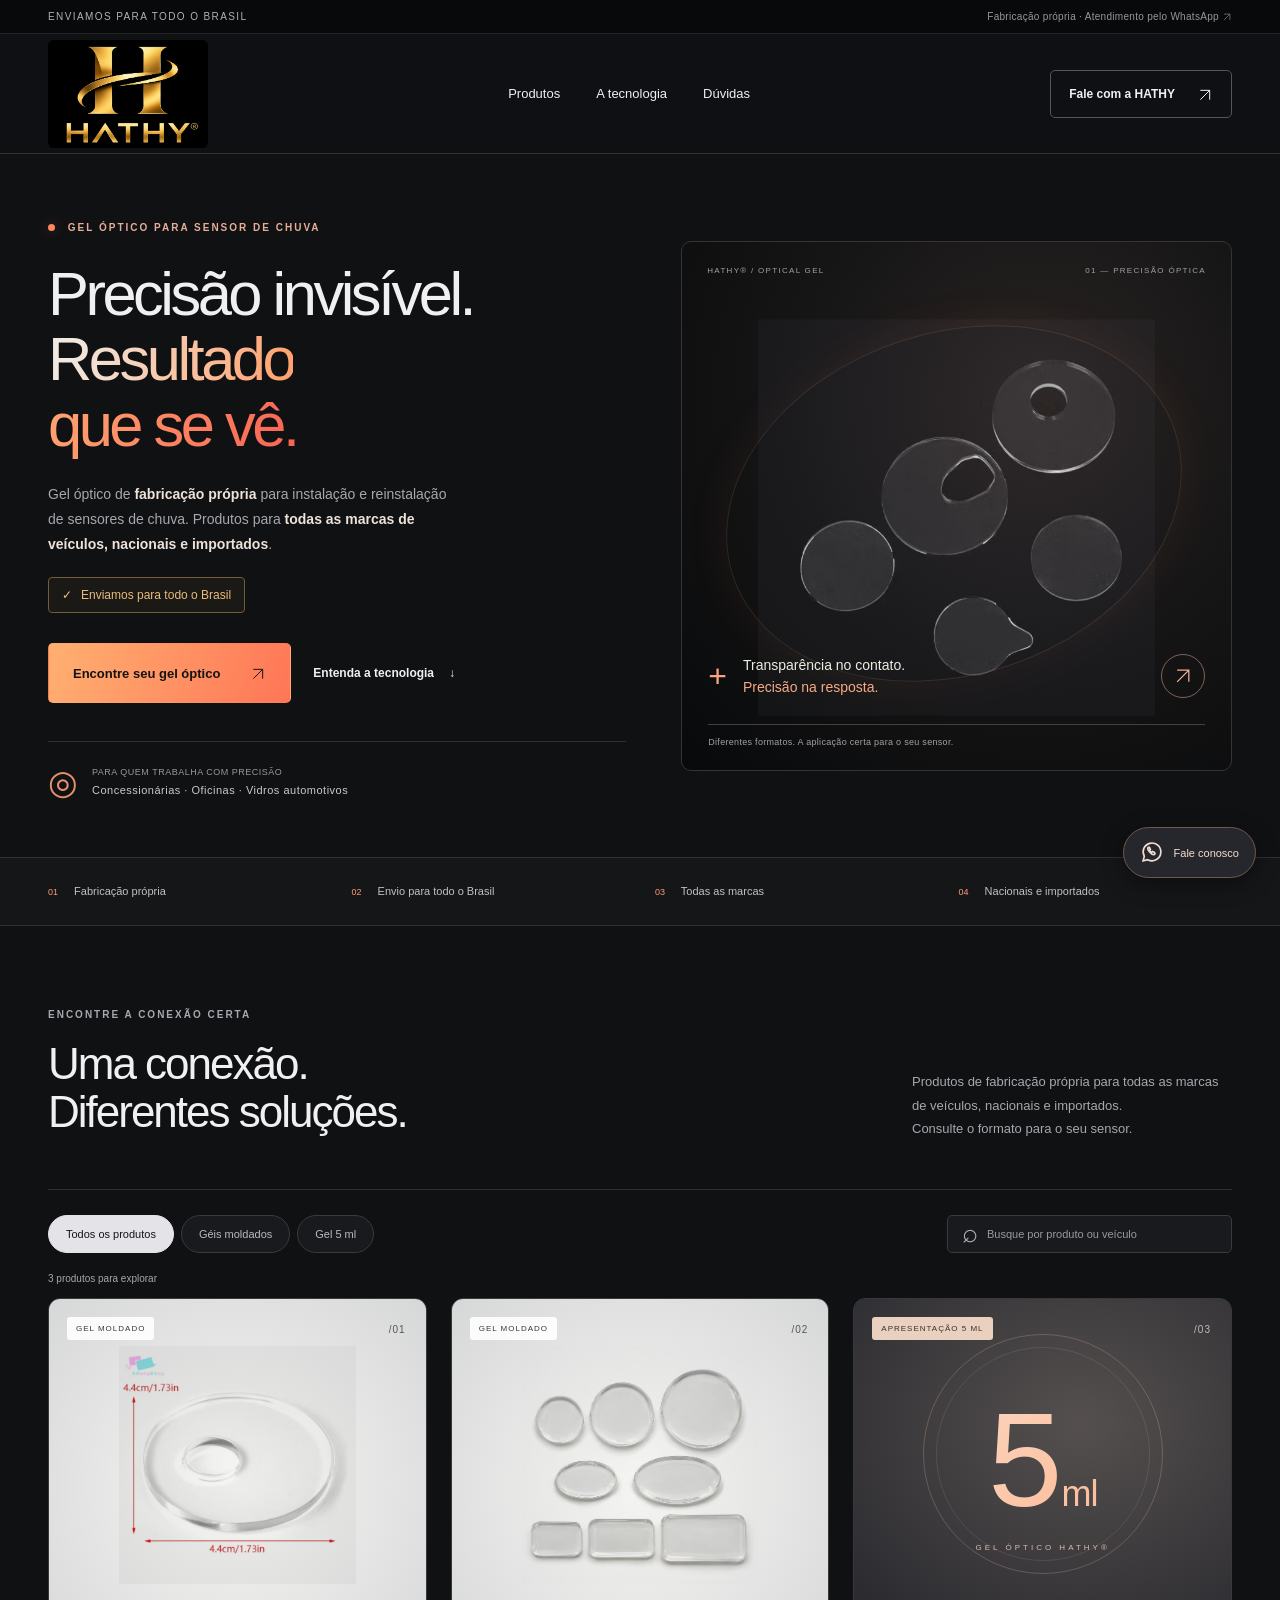
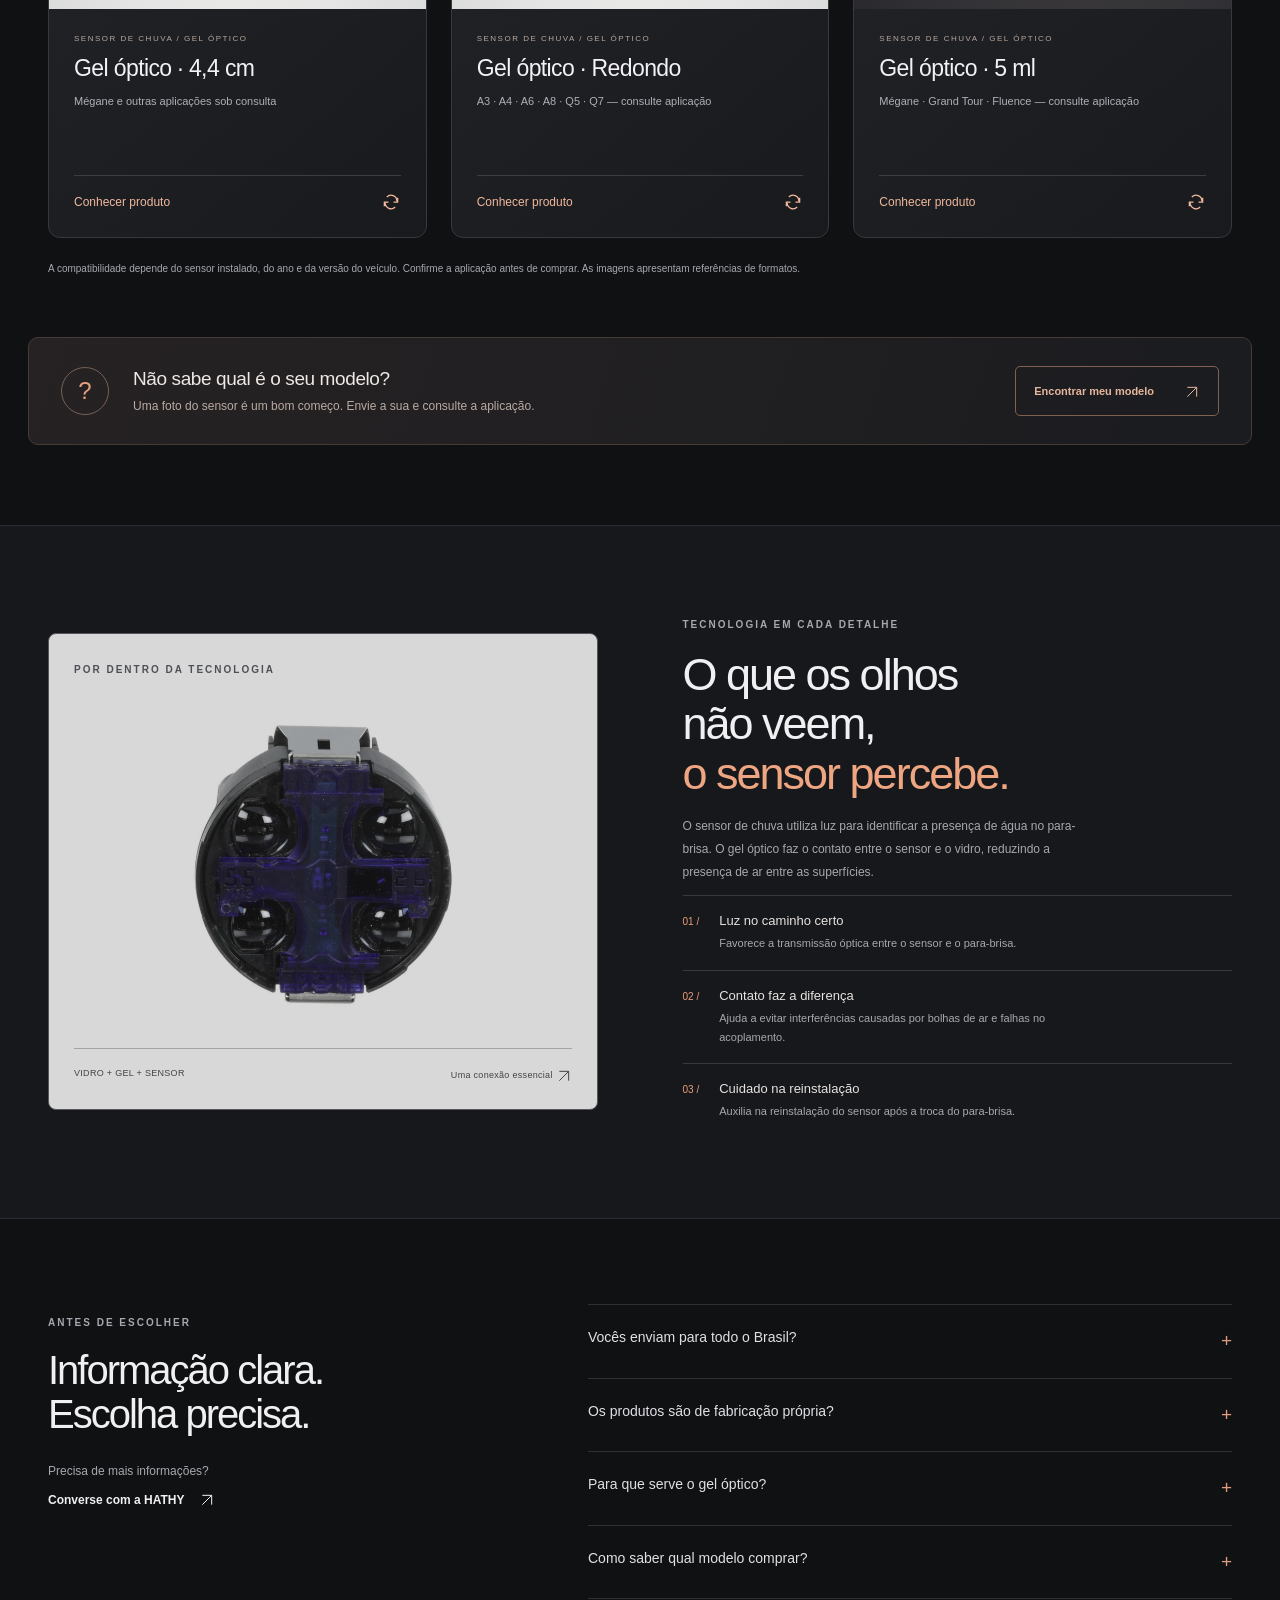
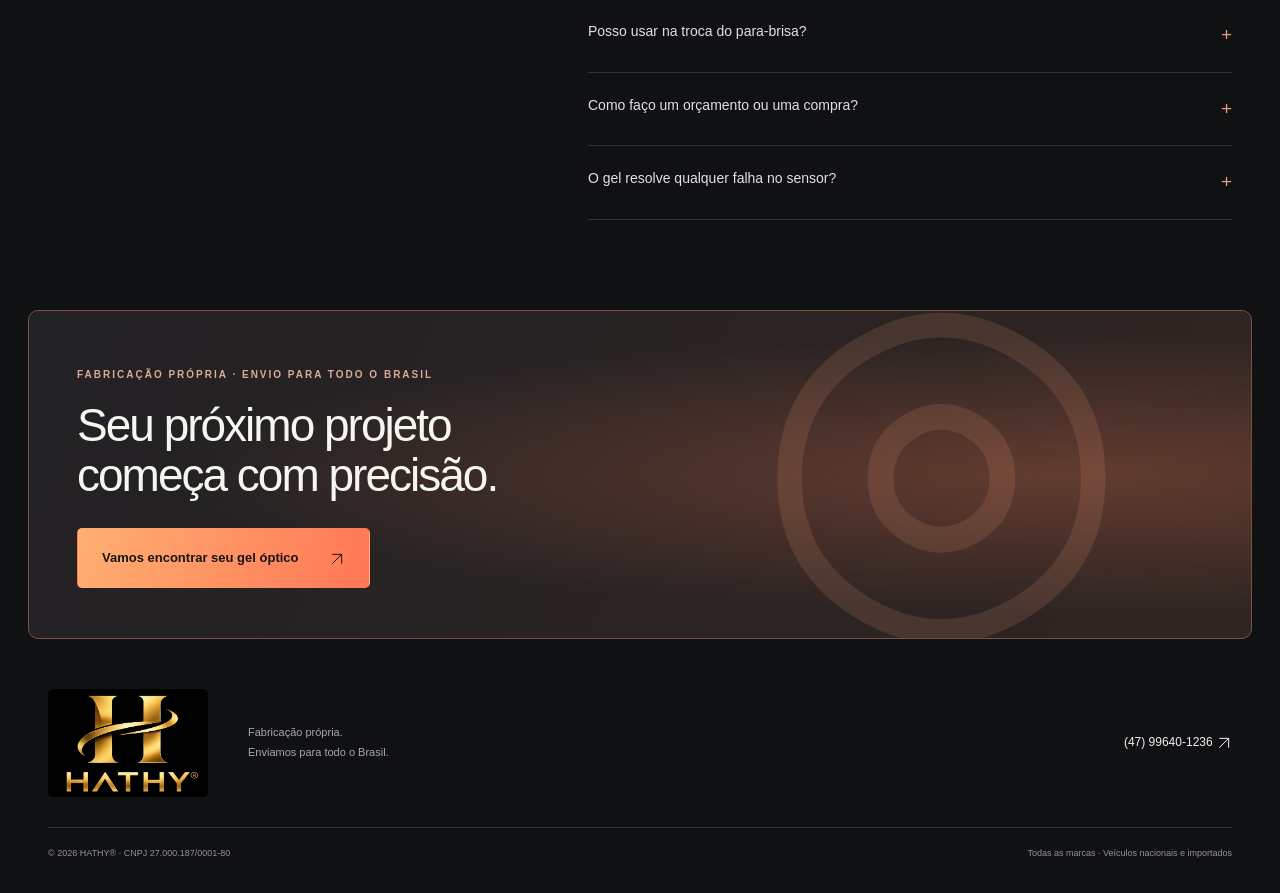
==== commit 5938edee: "feat: add official HATHY logo, nationwide shipping and own manufacturing" ====
--- a/public_html/index.html
+++ b/public_html/index.html
@@ -3,30 +3,30 @@
 <head>
 <meta charset="UTF-8"><meta name="viewport" content="width=device-width,initial-scale=1">
 <title>HATHY® — Gel óptico para sensor de chuva</title>
-<meta name="description" content="Conheça os géis ópticos HATHY para instalação e reinstalação de sensores de chuva automotivos. Encontre seu modelo e solicite um orçamento pelo WhatsApp.">
-<meta name="theme-color" content="#111214"><meta property="og:title" content="HATHY® — Tecnologia em cada detalhe"><meta property="og:description" content="Gel óptico para sensores de chuva. Consulte modelos e compatibilidade pelo WhatsApp."><meta property="og:type" content="website">
-<link rel="icon" href="assets/favicon.svg" type="image/svg+xml"><link rel="stylesheet" href="styles.css"><script src="app.js" defer></script>
+<meta name="description" content="Gel óptico HATHY de fabricação própria. Produtos para todas as marcas de veículos, nacionais e importados. Enviamos para todo o Brasil. Consulte o modelo para seu sensor.">
+<meta name="theme-color" content="#111214"><meta property="og:title" content="HATHY® — Tecnologia em cada detalhe"><meta property="og:description" content="Fabricação própria de gel óptico para veículos nacionais e importados. Enviamos para todo o Brasil. Consulte a aplicação pelo WhatsApp."><meta property="og:type" content="website">
+<link rel="icon" href="assets/hathy-logo.jpg" type="image/jpeg"><link rel="stylesheet" href="styles.css"><script src="app.js" defer></script>
 </head>
 <body>
-<div class="topbar">SOLUÇÕES PARA O SETOR AUTOMOTIVO <span>Atendimento direto pelo WhatsApp <span aria-hidden="true"><svg class="arrow" viewBox="0 0 24 24" fill="none" stroke="currentColor" stroke-width="1.5" aria-hidden="true"><path d="M5 19 19 5M5 5h14v14"/></svg></span></span></div>
-<header class="header"><a class="logo" href="#inicio" aria-label="Hathy início">HATHY<sup>®</sup><span class="logo-dot"></span></a><nav aria-label="Navegação principal"><a href="#produtos">Produtos</a><a href="#tecnologia">A tecnologia</a><a href="#duvidas">Dúvidas</a></nav><a class="button small header-contact" data-whatsapp href="https://wa.me/5547996401236" target="_blank" rel="noopener noreferrer">Fale com a HATHY <span><svg class="arrow" viewBox="0 0 24 24" fill="none" stroke="currentColor" stroke-width="1.5" aria-hidden="true"><path d="M5 19 19 5M5 5h14v14"/></svg></span></a></header>
+<div class="topbar">ENVIAMOS PARA TODO O BRASIL <span>Fabricação própria · Atendimento pelo WhatsApp <span aria-hidden="true"><svg class="arrow" viewBox="0 0 24 24" fill="none" stroke="currentColor" stroke-width="1.5" aria-hidden="true"><path d="M5 19 19 5M5 5h14v14"/></svg></span></span></div>
+<header class="header"><a class="logo" href="#inicio" aria-label="Hathy início"><img class="brand-logo" src="assets/hathy-logo.jpg" alt="HATHY® — logotipo dourado" width="1254" height="1254"></a><nav aria-label="Navegação principal"><a href="#produtos">Produtos</a><a href="#tecnologia">A tecnologia</a><a href="#duvidas">Dúvidas</a></nav><a class="button small header-contact" data-whatsapp href="https://wa.me/5547996401236" target="_blank" rel="noopener noreferrer">Fale com a HATHY <span><svg class="arrow" viewBox="0 0 24 24" fill="none" stroke="currentColor" stroke-width="1.5" aria-hidden="true"><path d="M5 19 19 5M5 5h14v14"/></svg></span></a></header>
 <main>
 <section id="inicio" class="hero section-wrap">
-<div class="hero-copy"><p class="eyebrow"><span class="status-dot"></span> GEL ÓPTICO PARA SENSOR DE CHUVA</p><h1>Precisão invisível.<br><span>Resultado<br>que se vê.</span></h1><p class="lead">A conexão essencial entre o sensor e o para-brisa.<br>Conheça os géis ópticos HATHY para instalação e reinstalação de sensores de chuva.</p><div class="hero-actions"><a class="button" href="#produtos">Encontre seu gel óptico <span><svg class="arrow" viewBox="0 0 24 24" fill="none" stroke="currentColor" stroke-width="1.5" aria-hidden="true"><path d="M5 19 19 5M5 5h14v14"/></svg></span></a><a class="text-link" href="#tecnologia">Entenda a tecnologia <span>↓</span></a></div><div class="hero-foot"><span class="line-icon">◎</span><p>PARA QUEM TRABALHA COM PRECISÃO<br><strong>Concessionárias · Oficinas · Vidros automotivos</strong></p></div></div>
+<div class="hero-copy"><p class="eyebrow"><span class="status-dot"></span> GEL ÓPTICO PARA SENSOR DE CHUVA</p><h1>Precisão invisível.<br><span>Resultado<br>que se vê.</span></h1><p class="lead">Gel óptico de <strong>fabricação própria</strong> para instalação e reinstalação de sensores de chuva. Produtos para <strong>todas as marcas de veículos, nacionais e importados</strong>.</p><p class="shipping-highlight"><span aria-hidden="true">✓</span> Enviamos para todo o Brasil</p><div class="hero-actions"><a class="button" href="#produtos">Encontre seu gel óptico <span><svg class="arrow" viewBox="0 0 24 24" fill="none" stroke="currentColor" stroke-width="1.5" aria-hidden="true"><path d="M5 19 19 5M5 5h14v14"/></svg></span></a><a class="text-link" href="#tecnologia">Entenda a tecnologia <span>↓</span></a></div><div class="hero-foot"><span class="line-icon">◎</span><p>PARA QUEM TRABALHA COM PRECISÃO<br><strong>Concessionárias · Oficinas · Vidros automotivos</strong></p></div></div>
 <div class="hero-visual"><div class="visual-top"><span>HATHY® / OPTICAL GEL</span><span>01 — PRECISÃO ÓPTICA</span></div><img src="assets/hero-gel.jpg" alt="Géis ópticos transparentes em diferentes formatos" width="1280" height="1398" fetchpriority="high"><div class="visual-ring"></div><div class="visual-caption"><span class="cross">+</span><p>Transparência no contato.<br><strong>Precisão na resposta.</strong></p><a href="#produtos" class="circle-link" aria-label="Explorar produtos"><svg class="arrow" viewBox="0 0 24 24" fill="none" stroke="currentColor" stroke-width="1.5" aria-hidden="true"><path d="M5 19 19 5M5 5h14v14"/></svg></a></div><div class="photo-note">Diferentes formatos. A aplicação certa para o seu sensor.</div></div>
 </section>
-<div class="benefit-strip"><div><span>01</span> Acoplamento óptico</div><div><span>02</span> Transmissão de luz</div><div><span>03</span> Reinstalação do sensor</div><div><span>04</span> Atendimento direto</div></div>
-<section class="catalog section-wrap" id="produtos"><div class="section-heading"><div><p class="eyebrow">ENCONTRE A CONEXÃO CERTA</p><h2>Uma conexão.<br>Diferentes soluções.</h2></div><p>Encontre o formato para o seu sensor.<br>Toque no card para conhecer o produto<br>e solicitar seu orçamento.</p></div>
+<div class="benefit-strip"><div><span>01</span> Fabricação própria</div><div><span>02</span> Envio para todo o Brasil</div><div><span>03</span> Todas as marcas</div><div><span>04</span> Nacionais e importados</div></div>
+<section class="catalog section-wrap" id="produtos"><div class="section-heading"><div><p class="eyebrow">ENCONTRE A CONEXÃO CERTA</p><h2>Uma conexão.<br>Diferentes soluções.</h2></div><p>Produtos de fabricação própria para todas as marcas de veículos, nacionais e importados.<br>Consulte o formato para o seu sensor.</p></div>
 <div class="catalog-toolbar"><div class="filters" role="group" aria-label="Filtrar produtos"><button class="filter active" data-filter="all" aria-pressed="true">Todos os produtos</button><button class="filter" data-filter="pad" aria-pressed="false">Géis moldados</button><button class="filter" data-filter="liquid" aria-pressed="false">Gel 5 ml</button></div><label class="search"><span aria-hidden="true">⌕</span><input id="search" type="search" placeholder="Busque por produto ou veículo" aria-label="Buscar por produto ou veículo"></label></div>
 <p class="results-count" id="result-count" aria-live="polite">3 produtos para explorar</p>
 <div id="product-grid" class="product-grid"><article class="product-card" data-id="gel44"><div class="flip-inner"><div class="card-front"><button class="product-picture " data-flip="gel44" aria-label="Girar card: Gel óptico · 4,4 cm" aria-expanded="false" aria-controls="back-gel44"><span class="product-label">GEL MOLDADO</span><span class="product-number">/01</span><img src="assets/gel-44.jpg" alt="Gel óptico circular com abertura; dimensão indicada de 4,4 cm." width="1254" height="1254" loading="lazy"></button><div class="product-info"><p class="product-category">SENSOR DE CHUVA / GEL ÓPTICO</p><h3>Gel óptico · 4,4 cm</h3><p class="application">Mégane e outras aplicações sob consulta</p><button class="flip-trigger" data-flip="gel44" aria-label="Conhecer Gel óptico · 4,4 cm" aria-expanded="false" aria-controls="back-gel44">Conhecer produto <svg class="arrow" viewBox="0 0 24 24" fill="none" stroke="currentColor" stroke-width="1.5" aria-hidden="true"><path d="M20 7v5h-5M4 17v-5h5M19 11a7 7 0 0 0-12-5M5 13a7 7 0 0 0 12 5"/></svg></button></div></div><div class="card-back" id="back-gel44" aria-hidden="true" inert><div class="back-top"><span>GEL MOLDADO</span><button class="flip-return" data-unflip="gel44" aria-label="Voltar à foto de Gel óptico · 4,4 cm"><svg class="arrow" viewBox="0 0 24 24" fill="none" stroke="currentColor" stroke-width="1.5" aria-hidden="true"><path d="M20 7v5h-5M4 17v-5h5M19 11a7 7 0 0 0-12-5M5 13a7 7 0 0 0 12 5"/></svg> Voltar</button></div><p class="eyebrow">TECNOLOGIA HATHY®</p><h3>Gel óptico · 4,4 cm</h3><p class="back-description">Acoplamento óptico entre o sensor de chuva e o para-brisa, para instalação e reinstalação.</p><ul><li>Formato circular com abertura</li><li>Medida de referência: 4,4 cm</li><li>Preço e disponibilidade sob consulta</li></ul><p class="back-application">Mégane e outras aplicações sob consulta. Confirme ano, versão e sensor antes da compra.</p><div class="back-actions"><button data-details="gel44" class="details-link">Ver detalhes e fotos <svg class="arrow" viewBox="0 0 24 24" fill="none" stroke="currentColor" stroke-width="1.5" aria-hidden="true"><path d="M5 19 19 5M5 5h14v14"/></svg></button><a class="button product-cta" data-product-wa="gel44" href="https://wa.me/5547996401236" target="_blank" rel="noopener noreferrer">Solicitar orçamento <svg class="arrow" viewBox="0 0 24 24" fill="none" stroke="currentColor" stroke-width="1.5" aria-hidden="true"><path d="M5 19 19 5M5 5h14v14"/></svg></a></div></div></div></article><article class="product-card" data-id="redondo"><div class="flip-inner"><div class="card-front"><button class="product-picture " data-flip="redondo" aria-label="Girar card: Gel óptico · Redondo" aria-expanded="false" aria-controls="back-redondo"><span class="product-label">GEL MOLDADO</span><span class="product-number">/02</span><img src="assets/formatos.jpg" alt="Referência de formatos de gel óptico. Confirme o modelo redondo do seu sensor." width="1254" height="1254" loading="lazy"></button><div class="product-info"><p class="product-category">SENSOR DE CHUVA / GEL ÓPTICO</p><h3>Gel óptico · Redondo</h3><p class="application">A3 · A4 · A6 · A8 · Q5 · Q7 — consulte aplicação</p><button class="flip-trigger" data-flip="redondo" aria-label="Conhecer Gel óptico · Redondo" aria-expanded="false" aria-controls="back-redondo">Conhecer produto <svg class="arrow" viewBox="0 0 24 24" fill="none" stroke="currentColor" stroke-width="1.5" aria-hidden="true"><path d="M20 7v5h-5M4 17v-5h5M19 11a7 7 0 0 0-12-5M5 13a7 7 0 0 0 12 5"/></svg></button></div></div><div class="card-back" id="back-redondo" aria-hidden="true" inert><div class="back-top"><span>GEL MOLDADO</span><button class="flip-return" data-unflip="redondo" aria-label="Voltar à foto de Gel óptico · Redondo"><svg class="arrow" viewBox="0 0 24 24" fill="none" stroke="currentColor" stroke-width="1.5" aria-hidden="true"><path d="M20 7v5h-5M4 17v-5h5M19 11a7 7 0 0 0-12-5M5 13a7 7 0 0 0 12 5"/></svg> Voltar</button></div><p class="eyebrow">TECNOLOGIA HATHY®</p><h3>Gel óptico · Redondo</h3><p class="back-description">Acoplamento óptico entre o sensor de chuva e o para-brisa, para instalação e reinstalação.</p><ul><li>Diferentes medidas de referência</li><li>Formato e sensor a confirmar</li><li>Preço e disponibilidade sob consulta</li></ul><p class="back-application">A3 · A4 · A6 · A8 · Q5 · Q7 — consulte aplicação. Confirme ano, versão e sensor antes da compra.</p><div class="back-actions"><button data-details="redondo" class="details-link">Ver detalhes e fotos <svg class="arrow" viewBox="0 0 24 24" fill="none" stroke="currentColor" stroke-width="1.5" aria-hidden="true"><path d="M5 19 19 5M5 5h14v14"/></svg></button><a class="button product-cta" data-product-wa="redondo" href="https://wa.me/5547996401236" target="_blank" rel="noopener noreferrer">Solicitar orçamento <svg class="arrow" viewBox="0 0 24 24" fill="none" stroke="currentColor" stroke-width="1.5" aria-hidden="true"><path d="M5 19 19 5M5 5h14v14"/></svg></a></div></div></div></article><article class="product-card" data-id="gel5"><div class="flip-inner"><div class="card-front"><button class="product-picture volume-art" data-flip="gel5" aria-label="Girar card: Gel óptico · 5 ml" aria-expanded="false" aria-controls="back-gel5"><span class="product-label">APRESENTAÇÃO 5 ML</span><span class="product-number">/03</span><div class="volume-orbit"></div><div class="volume-type">5<span>ml</span></div><span class="volume-caption">GEL ÓPTICO HATHY®</span></button><div class="product-info"><p class="product-category">SENSOR DE CHUVA / GEL ÓPTICO</p><h3>Gel óptico · 5 ml</h3><p class="application">Mégane · Grand Tour · Fluence — consulte aplicação</p><button class="flip-trigger" data-flip="gel5" aria-label="Conhecer Gel óptico · 5 ml" aria-expanded="false" aria-controls="back-gel5">Conhecer produto <svg class="arrow" viewBox="0 0 24 24" fill="none" stroke="currentColor" stroke-width="1.5" aria-hidden="true"><path d="M20 7v5h-5M4 17v-5h5M19 11a7 7 0 0 0-12-5M5 13a7 7 0 0 0 12 5"/></svg></button></div></div><div class="card-back" id="back-gel5" aria-hidden="true" inert><div class="back-top"><span>APRESENTAÇÃO 5 ML</span><button class="flip-return" data-unflip="gel5" aria-label="Voltar à foto de Gel óptico · 5 ml"><svg class="arrow" viewBox="0 0 24 24" fill="none" stroke="currentColor" stroke-width="1.5" aria-hidden="true"><path d="M20 7v5h-5M4 17v-5h5M19 11a7 7 0 0 0-12-5M5 13a7 7 0 0 0 12 5"/></svg> Voltar</button></div><p class="eyebrow">TECNOLOGIA HATHY®</p><h3>Gel óptico · 5 ml</h3><p class="back-description">Acoplamento óptico entre o sensor de chuva e o para-brisa, para instalação e reinstalação.</p><ul><li>Apresentação de 5 ml</li><li>Orientações de uso sob consulta</li><li>Preço e disponibilidade sob consulta</li></ul><p class="back-application">Mégane · Grand Tour · Fluence — consulte aplicação. Confirme ano, versão e sensor antes da compra.</p><div class="back-actions"><button data-details="gel5" class="details-link">Ver detalhes  <svg class="arrow" viewBox="0 0 24 24" fill="none" stroke="currentColor" stroke-width="1.5" aria-hidden="true"><path d="M5 19 19 5M5 5h14v14"/></svg></button><a class="button product-cta" data-product-wa="gel5" href="https://wa.me/5547996401236" target="_blank" rel="noopener noreferrer">Solicitar orçamento <svg class="arrow" viewBox="0 0 24 24" fill="none" stroke="currentColor" stroke-width="1.5" aria-hidden="true"><path d="M5 19 19 5M5 5h14v14"/></svg></a></div></div></div></article></div><div id="empty-state" class="empty-state" hidden><h3>Não encontrou seu modelo?</h3><p>Tente outra busca ou envie uma foto do sensor para a HATHY.</p><button id="clear-search" class="button secondary">Limpar busca</button><a data-whatsapp class="text-link" href="https://wa.me/5547996401236" target="_blank" rel="noopener noreferrer">Consultar pelo WhatsApp <svg class="arrow" viewBox="0 0 24 24" fill="none" stroke="currentColor" stroke-width="1.5" aria-hidden="true"><path d="M5 19 19 5M5 5h14v14"/></svg></a></div><p class="catalog-note">A compatibilidade depende do sensor instalado, do ano e da versão do veículo. Confirme a aplicação antes de comprar. As imagens apresentam referências de formatos.</p>
 </section>
 <section class="help-banner section-wrap"><div class="help-symbol" aria-hidden="true">?</div><div><h3>Não sabe qual é o seu modelo?</h3><p>Uma foto do sensor é um bom começo. Envie a sua e consulte a aplicação.</p></div><a class="button" data-help href="https://wa.me/5547996401236" target="_blank" rel="noopener noreferrer">Encontrar meu modelo <span><svg class="arrow" viewBox="0 0 24 24" fill="none" stroke="currentColor" stroke-width="1.5" aria-hidden="true"><path d="M5 19 19 5M5 5h14v14"/></svg></span></a></section>
 <section class="technology" id="tecnologia"><div class="section-wrap tech-layout"><div class="tech-image"><span class="eyebrow">POR DENTRO DA TECNOLOGIA</span><img src="assets/sensor.jpg" alt="Vista de um sensor de chuva automotivo" width="1200" height="1200" loading="lazy"><div class="tech-image-foot"><span>VIDRO + GEL + SENSOR</span><span>Uma conexão essencial <svg class="arrow" viewBox="0 0 24 24" fill="none" stroke="currentColor" stroke-width="1.5" aria-hidden="true"><path d="M5 19 19 5M5 5h14v14"/></svg></span></div></div><div class="tech-copy"><p class="eyebrow">TECNOLOGIA EM CADA DETALHE</p><h2>O que os olhos<br>não veem,<br><em>o sensor percebe.</em></h2><p>O sensor de chuva utiliza luz para identificar a presença de água no para-brisa. O gel óptico faz o contato entre o sensor e o vidro, reduzindo a presença de ar entre as superfícies.</p><div class="tech-item"><span>01 /</span><div><h3>Luz no caminho certo</h3><p>Favorece a transmissão óptica entre o sensor e o para-brisa.</p></div></div><div class="tech-item"><span>02 /</span><div><h3>Contato faz a diferença</h3><p>Ajuda a evitar interferências causadas por bolhas de ar e falhas no acoplamento.</p></div></div><div class="tech-item"><span>03 /</span><div><h3>Cuidado na reinstalação</h3><p>Auxilia na reinstalação do sensor após a troca do para-brisa.</p></div></div></div></div></section>
-<section class="faq section-wrap" id="duvidas"><div><p class="eyebrow">ANTES DE ESCOLHER</p><h2>Informação clara.<br>Escolha precisa.</h2><p>Precisa de mais informações?</p><a class="text-link" data-whatsapp href="https://wa.me/5547996401236" target="_blank" rel="noopener noreferrer">Converse com a HATHY <svg class="arrow" viewBox="0 0 24 24" fill="none" stroke="currentColor" stroke-width="1.5" aria-hidden="true"><path d="M5 19 19 5M5 5h14v14"/></svg></a></div><div class="faq-list"><details><summary>Para que serve o gel óptico?<span>+</span></summary><p>Ele proporciona o acoplamento óptico entre o sensor de chuva e o para-brisa, reduzindo o ar entre as superfícies e favorecendo a transmissão da luz utilizada pelo sensor.</p></details><details><summary>Como saber qual modelo comprar?<span>+</span></summary><p>Informe marca, modelo, ano e versão do veículo e, se possível, envie uma foto do sensor. A identificação do veículo sozinha pode não ser suficiente: confirme o formato, as medidas e a aplicação com a HATHY antes da compra.</p></details><details><summary>Posso usar na troca do para-brisa?<span>+</span></summary><p>O gel óptico é utilizado na instalação e reinstalação de sensores de chuva. A aplicação deve seguir as orientações do fabricante do sensor e do produto, com avaliação do profissional responsável.</p></details><details><summary>Como faço um orçamento ou uma compra?<span>+</span></summary><p>Escolha um produto e clique em “Solicitar orçamento”. O WhatsApp abrirá com o nome do produto na mensagem. Valores, disponibilidade, pagamento e entrega são combinados diretamente com a HATHY.</p></details><details><summary>O gel resolve qualquer falha no sensor?<span>+</span></summary><p>O gel contribui para o contato óptico adequado, mas não corrige defeitos elétricos, falhas no sensor ou outras causas de mau funcionamento. Um profissional deve avaliar o sistema.</p></details></div></section>
-<section class="final-cta section-wrap"><p class="eyebrow">CADA DETALHE CONTA.</p><h2>Seu próximo projeto<br>começa com precisão.</h2><a class="button lime" data-whatsapp href="https://wa.me/5547996401236" target="_blank" rel="noopener noreferrer">Vamos encontrar seu gel óptico <span><svg class="arrow" viewBox="0 0 24 24" fill="none" stroke="currentColor" stroke-width="1.5" aria-hidden="true"><path d="M5 19 19 5M5 5h14v14"/></svg></span></a><span class="cta-decoration" aria-hidden="true">◎</span></section>
+<section class="faq section-wrap" id="duvidas"><div><p class="eyebrow">ANTES DE ESCOLHER</p><h2>Informação clara.<br>Escolha precisa.</h2><p>Precisa de mais informações?</p><a class="text-link" data-whatsapp href="https://wa.me/5547996401236" target="_blank" rel="noopener noreferrer">Converse com a HATHY <svg class="arrow" viewBox="0 0 24 24" fill="none" stroke="currentColor" stroke-width="1.5" aria-hidden="true"><path d="M5 19 19 5M5 5h14v14"/></svg></a></div><div class="faq-list"><details><summary>Vocês enviam para todo o Brasil?<span>+</span></summary><p>Sim. Enviamos para todo o Brasil. Informe seu CEP pelo WhatsApp para consultar o frete e o prazo de entrega.</p></details><details><summary>Os produtos são de fabricação própria?<span>+</span></summary><p>Sim. Os géis ópticos HATHY são de fabricação própria, com produtos para todas as marcas de veículos, nacionais e importados. Consulte o modelo adequado ao sensor instalado no seu veículo.</p></details><details><summary>Para que serve o gel óptico?<span>+</span></summary><p>Ele proporciona o acoplamento óptico entre o sensor de chuva e o para-brisa, reduzindo o ar entre as superfícies e favorecendo a transmissão da luz utilizada pelo sensor.</p></details><details><summary>Como saber qual modelo comprar?<span>+</span></summary><p>Informe marca, modelo, ano e versão do veículo e, se possível, envie uma foto do sensor. A identificação do veículo sozinha pode não ser suficiente: confirme o formato, as medidas e a aplicação com a HATHY antes da compra.</p></details><details><summary>Posso usar na troca do para-brisa?<span>+</span></summary><p>O gel óptico é utilizado na instalação e reinstalação de sensores de chuva. A aplicação deve seguir as orientações do fabricante do sensor e do produto, com avaliação do profissional responsável.</p></details><details><summary>Como faço um orçamento ou uma compra?<span>+</span></summary><p>Escolha um produto e clique em “Solicitar orçamento”. O WhatsApp abrirá com o nome do produto na mensagem. Valores, disponibilidade, pagamento e entrega são combinados diretamente com a HATHY.</p></details><details><summary>O gel resolve qualquer falha no sensor?<span>+</span></summary><p>O gel contribui para o contato óptico adequado, mas não corrige defeitos elétricos, falhas no sensor ou outras causas de mau funcionamento. Um profissional deve avaliar o sistema.</p></details></div></section>
+<section class="final-cta section-wrap"><p class="eyebrow">FABRICAÇÃO PRÓPRIA · ENVIO PARA TODO O BRASIL</p><h2>Seu próximo projeto<br>começa com precisão.</h2><a class="button lime" data-whatsapp href="https://wa.me/5547996401236" target="_blank" rel="noopener noreferrer">Vamos encontrar seu gel óptico <span><svg class="arrow" viewBox="0 0 24 24" fill="none" stroke="currentColor" stroke-width="1.5" aria-hidden="true"><path d="M5 19 19 5M5 5h14v14"/></svg></span></a><span class="cta-decoration" aria-hidden="true">◎</span></section>
 </main>
-<footer class="section-wrap"><div class="footer-top"><a href="#inicio" class="logo">HATHY<sup>®</sup><span class="logo-dot"></span></a><p>Tecnologia em cada detalhe.</p><a href="https://wa.me/5547996401236" data-whatsapp target="_blank" rel="noopener noreferrer">(47) 99640-1236 <svg class="arrow" viewBox="0 0 24 24" fill="none" stroke="currentColor" stroke-width="1.5" aria-hidden="true"><path d="M5 19 19 5M5 5h14v14"/></svg></a></div><div class="footer-bottom"><span>© <span id="year">2026</span> HATHY® · CNPJ 27.000.187/0001-80</span><span>Gel óptico para sensores de chuva automotivos</span></div></footer>
+<footer class="section-wrap"><div class="footer-top"><a href="#inicio" class="logo" aria-label="HATHY — voltar ao início"><img class="brand-logo" src="assets/hathy-logo.jpg" alt="HATHY® — logotipo dourado" width="1254" height="1254"></a><p>Fabricação própria.<br>Enviamos para todo o Brasil.</p><a href="https://wa.me/5547996401236" data-whatsapp target="_blank" rel="noopener noreferrer">(47) 99640-1236 <svg class="arrow" viewBox="0 0 24 24" fill="none" stroke="currentColor" stroke-width="1.5" aria-hidden="true"><path d="M5 19 19 5M5 5h14v14"/></svg></a></div><div class="footer-bottom"><span>© <span id="year">2026</span> HATHY® · CNPJ 27.000.187/0001-80</span><span>Todas as marcas · Veículos nacionais e importados</span></div></footer>
 <a class="floating-wa" data-whatsapp href="https://wa.me/5547996401236" target="_blank" rel="noopener noreferrer" aria-label="Conversar pelo WhatsApp"><svg viewBox="0 0 24 24" fill="none" stroke="currentColor" stroke-width="1.6" aria-hidden="true"><path d="M20 11.5a8.5 8.5 0 0 1-12.6 7.4L3 20l1.1-4.4A8.5 8.5 0 1 1 20 11.5Z"/><path d="M8 7c-2 2 3 7 5 7 1 0 2-1 1-2l-2-1-1 1-2-2 1-1-1-2Z"/></svg><span>Fale conosco</span></a>
 <dialog id="product-dialog" aria-labelledby="dialog-title"><button class="dialog-close" aria-label="Fechar detalhes">×</button><div id="dialog-content"></div></dialog>
 </body></html>
--- a/public_html/styles.css
+++ b/public_html/styles.css
@@ -9,3 +9,7 @@
 :root{--ink:#f0f0f2;--dark:#101113;--lime:#ff895e;--paper:#101113;--muted:#a7a7af;--line:#303135;--white:#fff;--accent:#ff875e}body{background:var(--paper);color:var(--ink)}.topbar{background:#08090a;color:#b1b1b8;border-bottom:1px solid #232427}.topbar>span{color:#96979f}.header{background:#101113f2}.logo-dot{background:linear-gradient(135deg,#ffb369,#ff624f)}.button{background:linear-gradient(110deg,#ffb071,#ff7656);border-color:transparent;color:#151313;font-weight:700}.button:hover{background:linear-gradient(110deg,#ffc18f,#ff8c70);box-shadow:0 5px 22px #ff7c4d17}.button.small{background:transparent;border-color:#54545b;color:#f0f0f2}.button.small:hover{border-color:#ff956d;background:#242126}.status-dot{background:var(--accent);box-shadow:0 0 13px #ff7c5d55}.eyebrow{color:#a7a7af}.hero{position:relative;gap:55px;padding-top:55px;padding-bottom:55px}.hero-copy .eyebrow{color:#e6ae97}.hero h1{font-weight:500;font-size:clamp(42px,4.8vw,65px);letter-spacing:-3.5px}.hero h1>span{background:linear-gradient(105deg,#f1e9e1 5%,#ffa471 48%,#fa6553 98%);background-clip:text;-webkit-background-clip:text;color:transparent}.lead{color:#a7a7af;font-size:14px;max-width:400px}.hero-foot{color:#9898a0}.hero-foot strong{color:#c9c9ce;font-size:11px}.hero-foot p{font-size:9px;letter-spacing:.5px}.line-icon{color:#e2916e}.hero-visual{background:radial-gradient(ellipse at 65% 30%,#292322 0,#151516 50%,#08090a 100%);border:1px solid #383234;height:530px}.hero-visual>img{mix-blend-mode:screen;opacity:1}.visual-top{color:#a3a0a4}.visual-ring{border-color:#e5a58025;transform:rotate(-18deg);height:65%;top:17%;box-shadow:0 0 50px #ff7b4310}.visual-caption strong{color:#f6aa85}.cross{color:#f6a580}.circle-link{border-color:#7f6257;color:#f1b294}.photo-note{color:#a4a0a2;border-color:#49403d}.benefit-strip{background:#151618}.benefit-strip span{color:#ff9a75}.benefit-strip div{color:#c0c0c6}.catalog{padding-top:70px}.section-heading h2{font-size:44px}.filter{color:#bbbcc2;background:#191a1d;border-color:#393a40}.filter.active{color:#141416;background:#e4e4e8;border-color:#e4e4e8}.filter:hover{border-color:#a9aab0}.search{background:#191a1d;border-color:#393a40}.search>span{color:#b0b0b8}.search input{color:#f4f4f5}.search input::placeholder{color:#9999a2}.search:focus-within{outline-color:#e99c7a}.product-grid{align-items:stretch}.product-card{height:540px;perspective:1400px;background:transparent;border:0;border-radius:12px;overflow:visible;transform:none!important;box-shadow:none!important}.flip-inner{width:100%;height:100%;position:relative;transform-style:preserve-3d;transition:transform .65s cubic-bezier(.2,.7,.2,1)}.product-card.is-flipped .flip-inner{transform:rotateY(180deg)}.card-front,.card-back{position:absolute;inset:0;backface-visibility:hidden;-webkit-backface-visibility:hidden;border:1px solid #38393f;border-radius:12px;overflow:hidden;background:linear-gradient(140deg,#242529,#191a1d);display:flex;flex-direction:column}.card-front{transition:border-color .25s}.product-card:hover .card-front{border-color:#8c6554}.product-picture{height:310px;flex-shrink:0;background:radial-gradient(ellipse at 50% 60%,#f6f6f4,#d6d7d7);border-radius:0}.product-picture>img{padding:46px 36px 24px;mix-blend-mode:multiply}.product-label{background:#ffffffe0;color:#38383d;font-size:8px}.product-number{position:absolute;top:25px;right:20px;font-size:10px;letter-spacing:1px;color:#55555d}.product-info{padding:25px;display:flex;flex-direction:column;flex:1}.product-category{color:#b9a79d;font-size:8px}.product-info h3{font-size:23px;font-weight:500;color:#f2f2f5;letter-spacing:-.6px}.application{color:#aeafb7;font-size:11px;line-height:1.7;min-height:35px;margin:0 0 18px}.flip-trigger{display:flex;align-items:center;justify-content:space-between;padding:16px 0 0;border:0;border-top:1px solid #3c3d43;background:none;color:#f0b89c;font-size:12px;text-align:left;margin-top:auto}.flip-trigger .arrow{width:20px;height:20px}.volume-art{background:radial-gradient(ellipse at 60% 40%,#55504f,#29292e);color:#f2e2d9}.volume-art .product-label{background:#e9d0bf;color:#3e302b}.volume-art .product-number{color:#c4b8b3}.volume-orbit{border-color:#e5b29944;width:240px;height:240px}.volume-orbit:after{border-color:#e9bf9f22}.volume-type{background:linear-gradient(130deg,#f9e2d3,#ffad81);background-clip:text;-webkit-background-clip:text;color:transparent}.volume-caption{color:#d6bcb0}.card-back{transform:rotateY(180deg);padding:27px;background:radial-gradient(ellipse at top right,#4a3029 0,transparent 55%),#202125}.back-top{display:flex;align-items:center;justify-content:space-between;gap:10px;color:#d0aa95;font-size:8px;letter-spacing:1px;padding-bottom:25px;border-bottom:1px solid #4a3e39}.flip-return{display:flex;align-items:center;gap:7px;background:none;border:0;color:#dfdfe3;font-size:10px;padding:5px 0;letter-spacing:0}.card-back>.eyebrow{font-size:8px;margin-top:24px;color:#ca9c83}.card-back h3{font-size:27px;font-weight:500;letter-spacing:-1px;margin:7px 0 15px;line-height:1.1}.back-description{font-size:12px;line-height:1.8;color:#bdbcc3;margin:0}.card-back ul{padding-left:15px;margin:16px 0;font-size:11px;line-height:1.9;color:#d2c9c4}.back-application{font-size:10px;color:#b8b0ad;line-height:1.7;margin:0}.back-actions{margin-top:auto}.details-link{color:#e2c1ac;font-size:11px;display:flex;gap:10px;align-items:center;padding:13px 0}.product-cta{background:linear-gradient(110deg,#ffb071,#ff7656);color:#161314;border:0;margin-top:4px}.product-cta:hover{background:linear-gradient(110deg,#ffc18f,#ff8c70)}.help-banner{background:linear-gradient(110deg,#262223,#1b1c20);border:1px solid #463a36;border-radius:10px}.help-symbol{border-color:#776056;color:#e5a17e}.help-banner h3{color:#eee9e5}.help-banner p{color:#b9aaa3}.help-banner .button{background:transparent;color:#e6b69c;border:1px solid #80614f}.help-banner .button:hover{background:#392a25}.technology{background:#17181b;border-top:1px solid #2c2d32;border-bottom:1px solid #2c2d32}.tech-image{background:#d7d8d7;border-color:#56575b;color:#2c2d30}.tech-image .eyebrow{color:#4f5056}.tech-image-foot{border-color:#a3a4a6;color:#434449}.tech-copy em{color:#eea682}.tech-item{border-color:#38393e}.tech-item>span{color:#e99d7a}.tech-item h3{color:#e6e2e0}.faq h2{font-size:40px}.faq-list summary{color:#e0e0e5}.faq-list summary span{color:#de9b7e}.final-cta{background:radial-gradient(ellipse at 85% 50%,#633c30 0,transparent 60%),linear-gradient(115deg,#222124,#302522);border:1px solid #775244}.final-cta .eyebrow{color:#dbac93}.final-cta h2{font-size:46px}.cta-decoration{color:#e6a17425}.footer-top .logo{color:#e9e9ed}.footer-bottom{color:#92929c}.floating-wa{background:#26272c;color:#f1ddd2;border-color:#735749;box-shadow:0 6px 22px #0006}.floating-wa:hover{background:#45322b}.empty-state{border-color:#5d5050;background:#1b1b20}.empty-state h3{color:#f5e1d4}.secondary{background:transparent;border-color:#8f7a6e;color:#ead9cf}dialog{background:#202125;color:#f1f1f4;border:1px solid #555057}.dialog-close{color:#f1d5c3}.dialog-media>img{background:#dedfdd;border-radius:8px;mix-blend-mode:normal}.thumbs button{background:#dedfdd;border-color:#777}.thumbs button.selected{border-color:#ff9969}.dialog-layout ul{color:#bbb5b3}.dialog-layout p{color:#bcbcc5}.dialog-volume{background:linear-gradient(140deg,#4e3a31,#2a2a30);color:#efbe9c}::selection{background:#cb805d;color:#fff}a:focus-visible,button:focus-visible,input:focus-visible,summary:focus-visible{outline-color:#ffaf86}
 @media(max-width:1100px){.hero{gap:25px}.hero h1{font-size:51px}.hero-visual{height:510px}.product-card{height:535px}.product-picture{height:280px}.product-info{padding:20px}.product-info h3{font-size:21px}.card-back{padding:22px}.card-back h3{font-size:25px}.back-top{padding-bottom:18px}.back-description{font-size:11px}.card-back>.eyebrow{margin-top:18px}}
 @media(max-width:760px){.hero{padding-top:28px;padding-bottom:30px;gap:26px}.hero h1{font-size:48px;letter-spacing:-2.5px;margin:18px 0}.hero .lead{font-size:13px;max-width:340px}.hero-visual{height:360px}.hero-foot strong{font-size:10px;letter-spacing:0}.hero-foot p{font-size:8px}.catalog{padding-top:45px}.section-heading h2{font-size:37px}.product-card{height:535px}.product-picture{height:310px}.product-info{padding:24px}.product-info h3{font-size:24px}.card-back{padding:27px}.card-back h3{font-size:31px}.back-description{font-size:13px}.card-back ul{font-size:12px}.back-application{font-size:11px}.back-top{padding-bottom:22px}.back-actions .button{padding:15px;font-size:12px}.details-link{padding:16px 0;font-size:12px}.section-heading>p{font-size:12px}.technology{padding-top:40px}.tech-copy h2{font-size:38px}.faq h2{font-size:37px}.final-cta h2{font-size:35px}.hero-actions .button{font-size:11px}.benefit-strip div{font-size:9px}}
+
+/* Identidade oficial e diferenciais comerciais informados pela HATHY. */
+.header{height:120px}.logo{display:block;position:relative;width:160px;height:108px;flex-shrink:0;overflow:hidden;border-radius:6px;background:#000;line-height:0;letter-spacing:0}.logo .brand-logo{position:absolute;width:180px;height:180px;max-width:none;left:-10px;top:-34px;object-fit:contain}.footer-top .logo{width:160px;height:108px}.footer-top p{line-height:1.8}.lead strong{font-weight:600;color:#eee3da}.shipping-highlight{display:inline-flex;align-items:center;gap:9px;font-size:12px;color:#e8bc7b;border:1px solid #735c3b;border-radius:4px;padding:10px 13px;margin:6px 0 0;background:#b7893710}.shipping-highlight>span{color:#edc77f}.benefit-strip div{white-space:normal;line-height:1.5}html{scroll-padding-top:135px}
+@media(max-width:760px){.header{height:104px}.logo,.footer-top .logo{width:128px;height:90px}.logo .brand-logo{width:150px;height:150px;left:-11px;top:-28px}.shipping-highlight{font-size:11px;padding:9px 11px}.hero-actions{margin-top:20px}.topbar{font-size:9px;letter-spacing:1px}.benefit-strip{gap:18px 10px}.benefit-strip div{font-size:10px}html{scroll-padding-top:118px}.footer-top p{max-width:160px}}
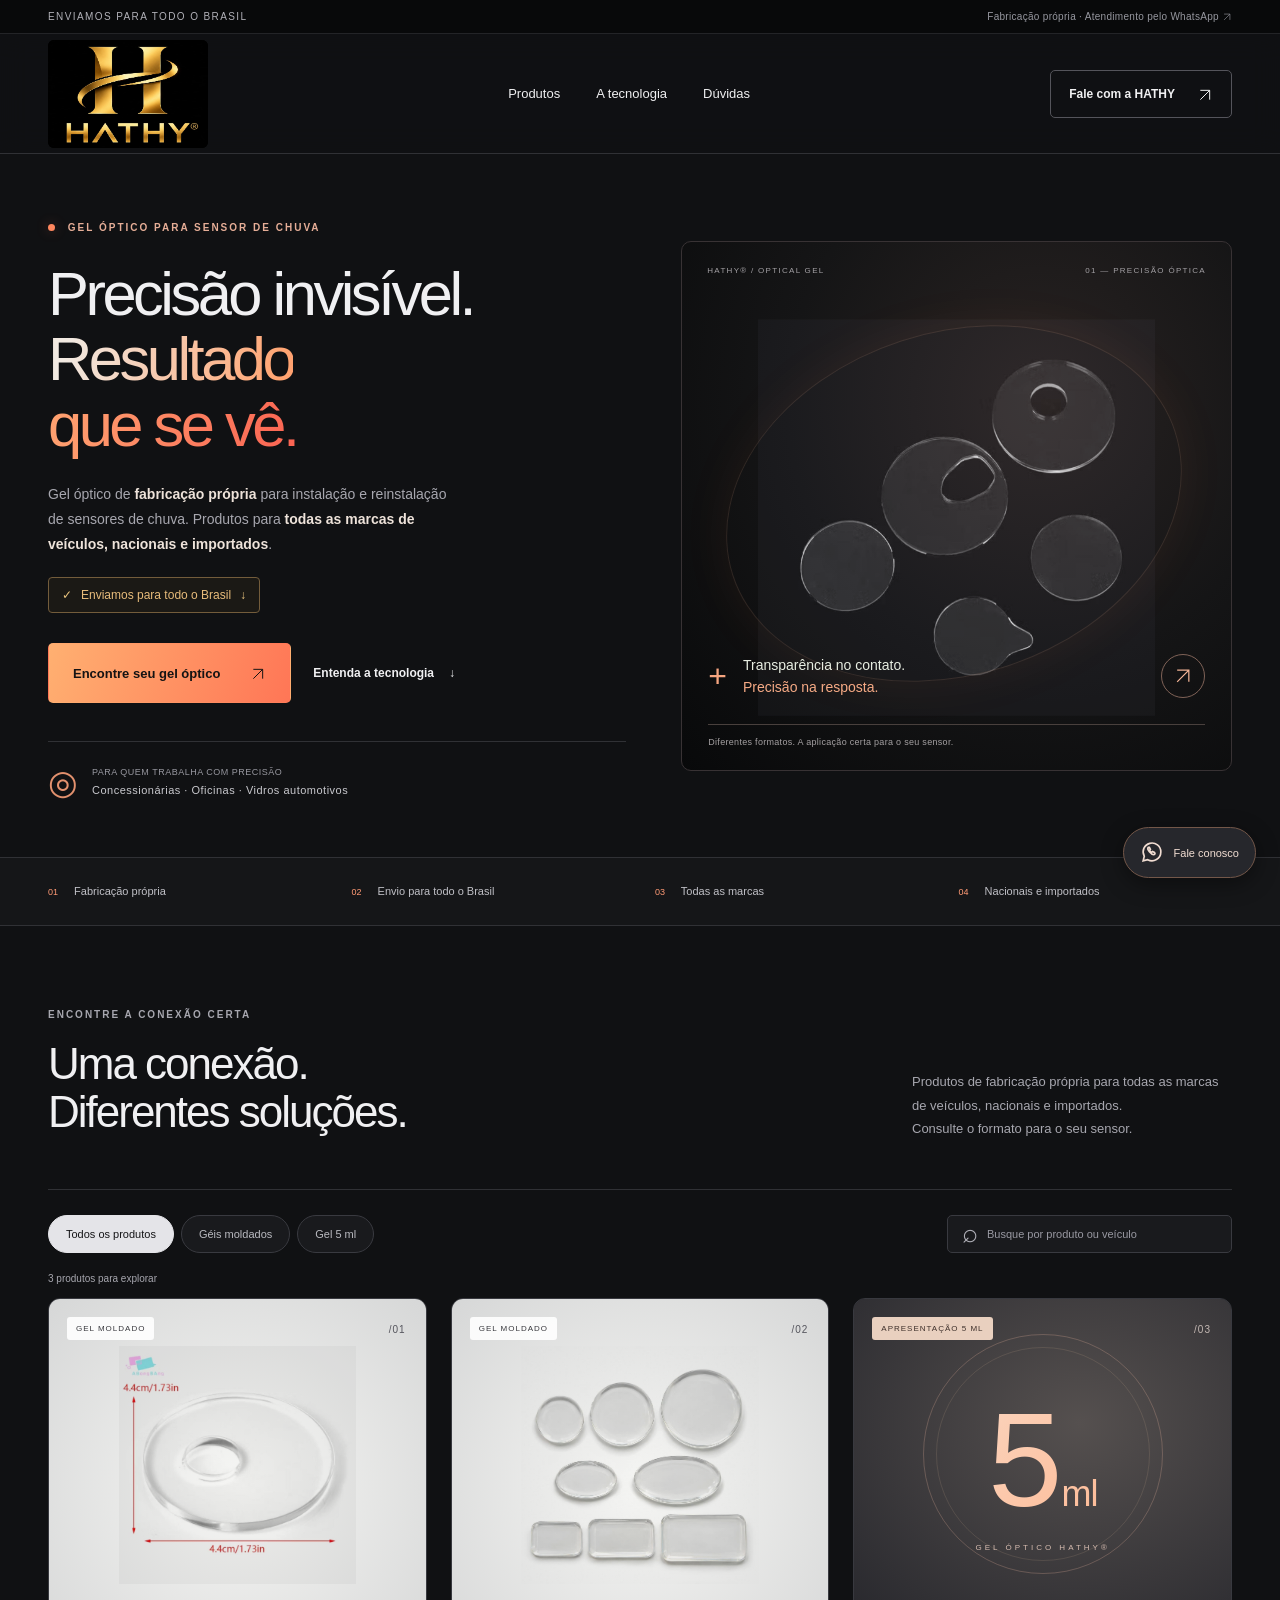
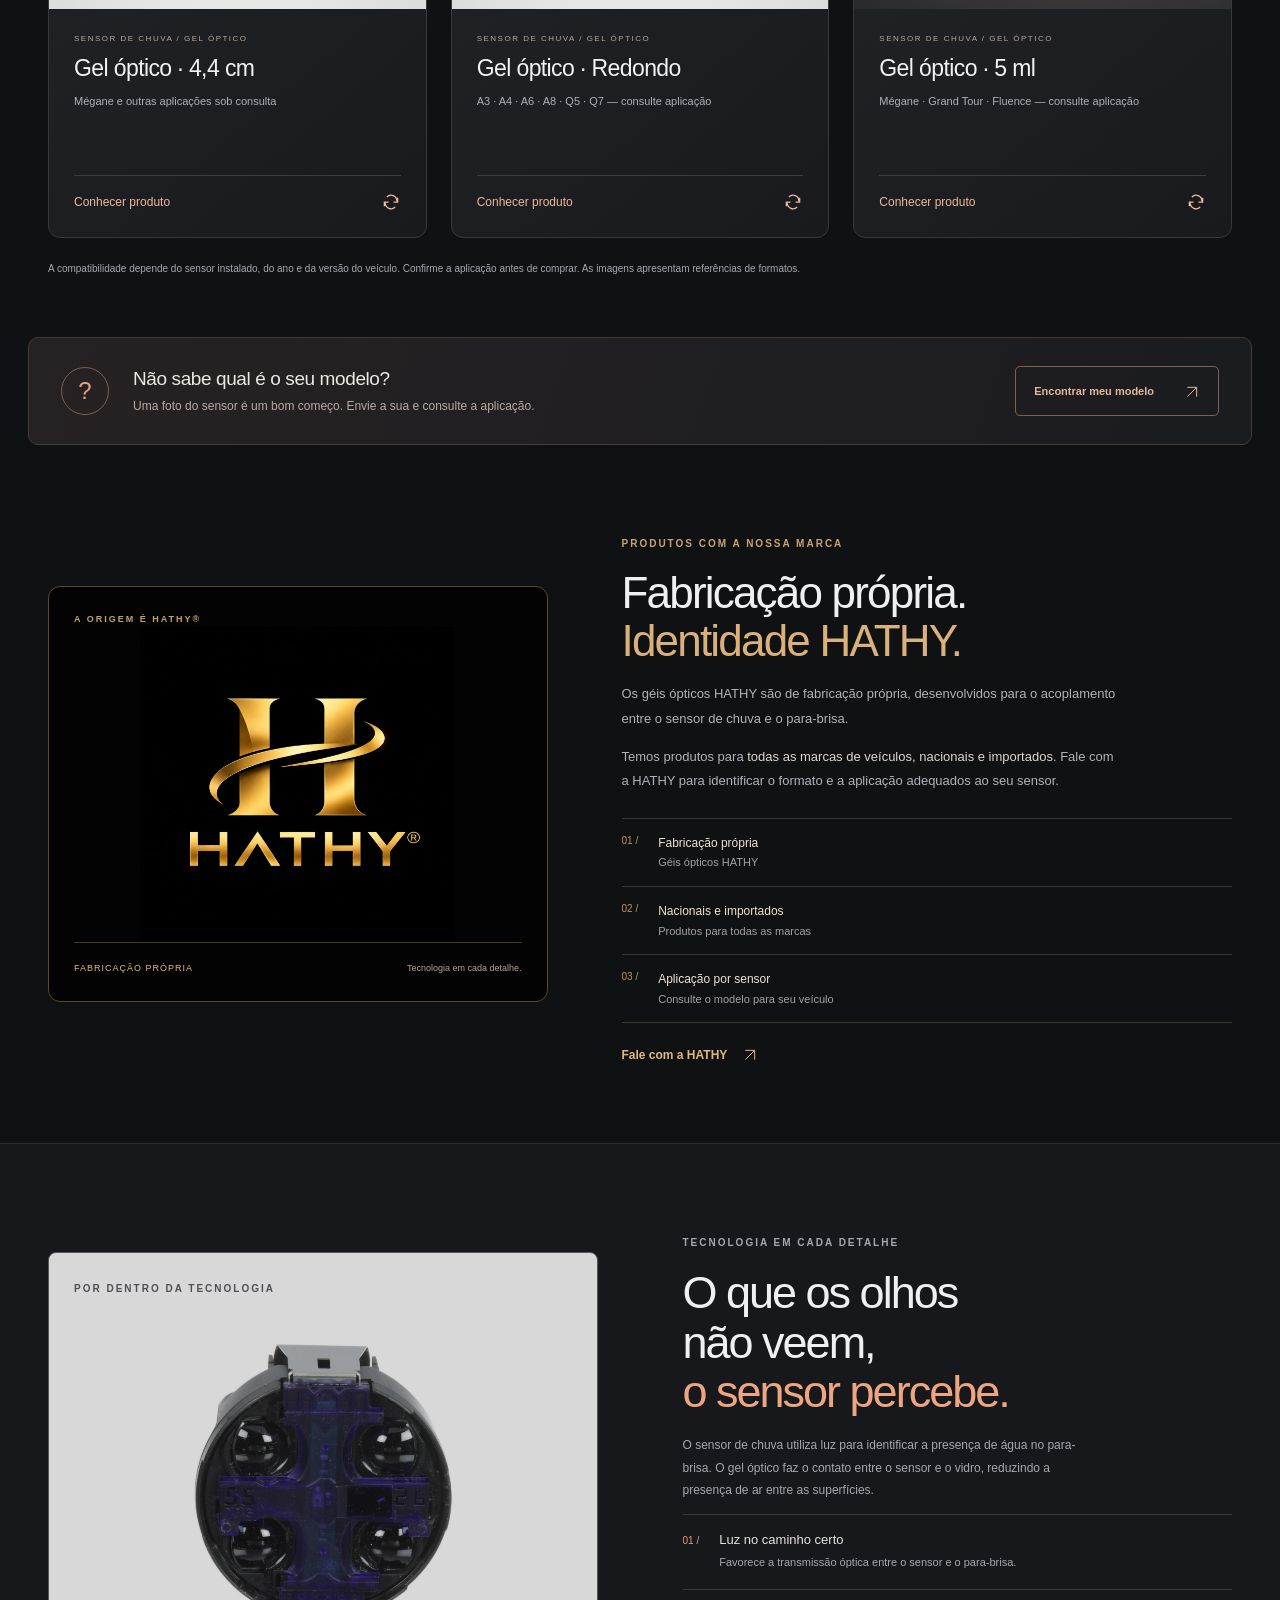
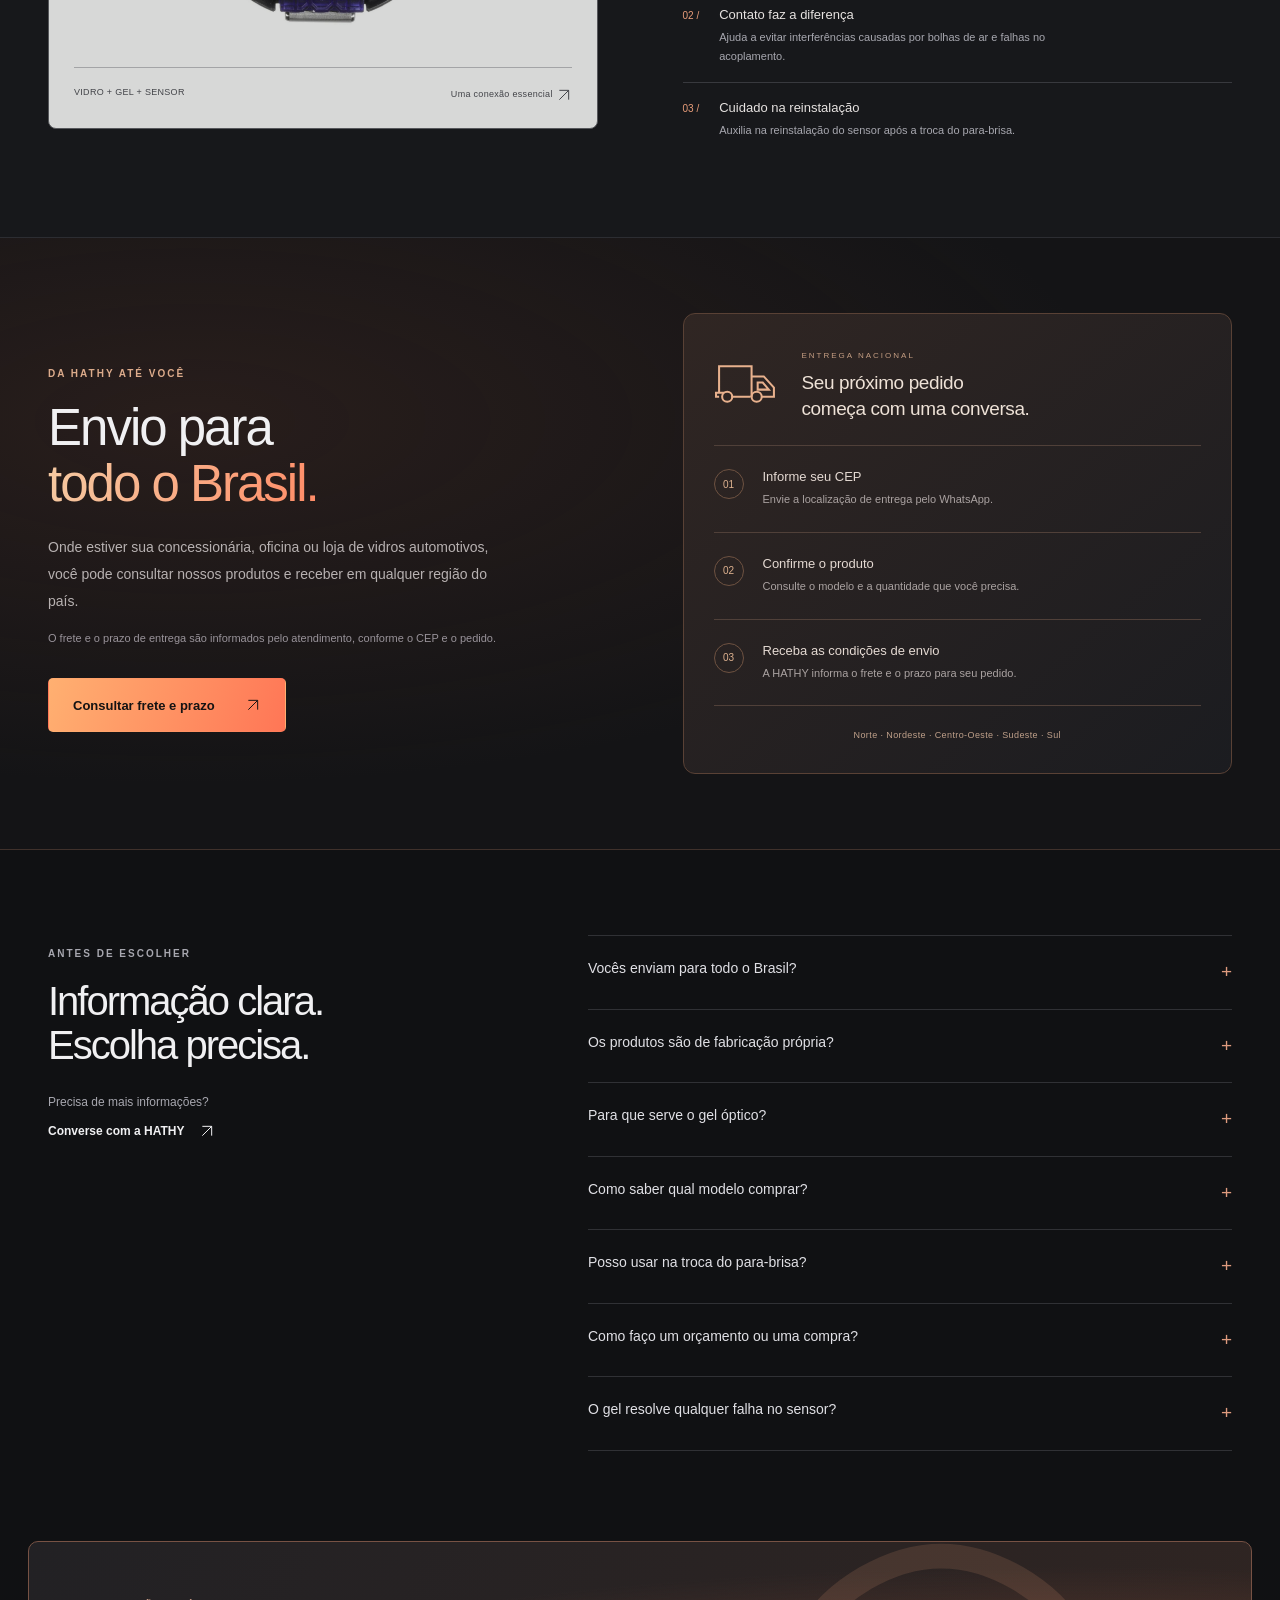
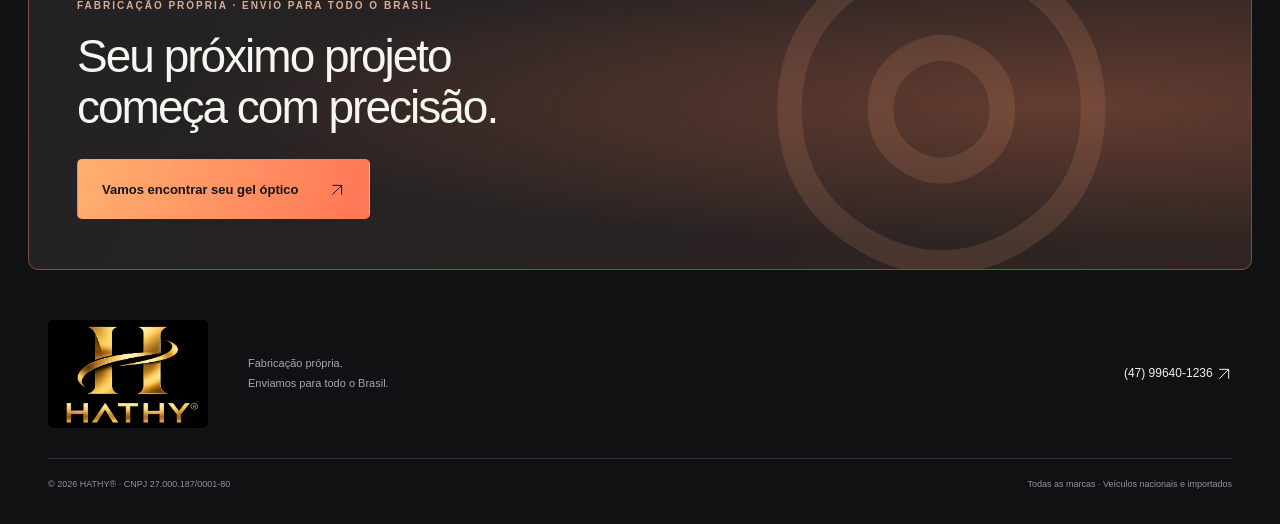
==== commit d99116ce: "feat: add dedicated manufacturing and nationwide shipping sections" ====
--- a/public_html/index.html
+++ b/public_html/index.html
@@ -12,17 +12,50 @@
 <header class="header"><a class="logo" href="#inicio" aria-label="Hathy início"><img class="brand-logo" src="assets/hathy-logo.jpg" alt="HATHY® — logotipo dourado" width="1254" height="1254"></a><nav aria-label="Navegação principal"><a href="#produtos">Produtos</a><a href="#tecnologia">A tecnologia</a><a href="#duvidas">Dúvidas</a></nav><a class="button small header-contact" data-whatsapp href="https://wa.me/5547996401236" target="_blank" rel="noopener noreferrer">Fale com a HATHY <span><svg class="arrow" viewBox="0 0 24 24" fill="none" stroke="currentColor" stroke-width="1.5" aria-hidden="true"><path d="M5 19 19 5M5 5h14v14"/></svg></span></a></header>
 <main>
 <section id="inicio" class="hero section-wrap">
-<div class="hero-copy"><p class="eyebrow"><span class="status-dot"></span> GEL ÓPTICO PARA SENSOR DE CHUVA</p><h1>Precisão invisível.<br><span>Resultado<br>que se vê.</span></h1><p class="lead">Gel óptico de <strong>fabricação própria</strong> para instalação e reinstalação de sensores de chuva. Produtos para <strong>todas as marcas de veículos, nacionais e importados</strong>.</p><p class="shipping-highlight"><span aria-hidden="true">✓</span> Enviamos para todo o Brasil</p><div class="hero-actions"><a class="button" href="#produtos">Encontre seu gel óptico <span><svg class="arrow" viewBox="0 0 24 24" fill="none" stroke="currentColor" stroke-width="1.5" aria-hidden="true"><path d="M5 19 19 5M5 5h14v14"/></svg></span></a><a class="text-link" href="#tecnologia">Entenda a tecnologia <span>↓</span></a></div><div class="hero-foot"><span class="line-icon">◎</span><p>PARA QUEM TRABALHA COM PRECISÃO<br><strong>Concessionárias · Oficinas · Vidros automotivos</strong></p></div></div>
+<div class="hero-copy"><p class="eyebrow"><span class="status-dot"></span> GEL ÓPTICO PARA SENSOR DE CHUVA</p><h1>Precisão invisível.<br><span>Resultado<br>que se vê.</span></h1><p class="lead">Gel óptico de <strong>fabricação própria</strong> para instalação e reinstalação de sensores de chuva. Produtos para <strong>todas as marcas de veículos, nacionais e importados</strong>.</p><a class="shipping-highlight" href="#envio-brasil"><span aria-hidden="true">✓</span> Enviamos para todo o Brasil <span aria-hidden="true">↓</span></a><div class="hero-actions"><a class="button" href="#produtos">Encontre seu gel óptico <span><svg class="arrow" viewBox="0 0 24 24" fill="none" stroke="currentColor" stroke-width="1.5" aria-hidden="true"><path d="M5 19 19 5M5 5h14v14"/></svg></span></a><a class="text-link" href="#tecnologia">Entenda a tecnologia <span>↓</span></a></div><div class="hero-foot"><span class="line-icon">◎</span><p>PARA QUEM TRABALHA COM PRECISÃO<br><strong>Concessionárias · Oficinas · Vidros automotivos</strong></p></div></div>
 <div class="hero-visual"><div class="visual-top"><span>HATHY® / OPTICAL GEL</span><span>01 — PRECISÃO ÓPTICA</span></div><img src="assets/hero-gel.jpg" alt="Géis ópticos transparentes em diferentes formatos" width="1280" height="1398" fetchpriority="high"><div class="visual-ring"></div><div class="visual-caption"><span class="cross">+</span><p>Transparência no contato.<br><strong>Precisão na resposta.</strong></p><a href="#produtos" class="circle-link" aria-label="Explorar produtos"><svg class="arrow" viewBox="0 0 24 24" fill="none" stroke="currentColor" stroke-width="1.5" aria-hidden="true"><path d="M5 19 19 5M5 5h14v14"/></svg></a></div><div class="photo-note">Diferentes formatos. A aplicação certa para o seu sensor.</div></div>
 </section>
-<div class="benefit-strip"><div><span>01</span> Fabricação própria</div><div><span>02</span> Envio para todo o Brasil</div><div><span>03</span> Todas as marcas</div><div><span>04</span> Nacionais e importados</div></div>
+<div class="benefit-strip"><div><a href="#fabricacao-propria"><span>01</span> Fabricação própria</a></div><div><a href="#envio-brasil"><span>02</span> Envio para todo o Brasil</a></div><div><span>03</span> Todas as marcas</div><div><span>04</span> Nacionais e importados</div></div>
 <section class="catalog section-wrap" id="produtos"><div class="section-heading"><div><p class="eyebrow">ENCONTRE A CONEXÃO CERTA</p><h2>Uma conexão.<br>Diferentes soluções.</h2></div><p>Produtos de fabricação própria para todas as marcas de veículos, nacionais e importados.<br>Consulte o formato para o seu sensor.</p></div>
 <div class="catalog-toolbar"><div class="filters" role="group" aria-label="Filtrar produtos"><button class="filter active" data-filter="all" aria-pressed="true">Todos os produtos</button><button class="filter" data-filter="pad" aria-pressed="false">Géis moldados</button><button class="filter" data-filter="liquid" aria-pressed="false">Gel 5 ml</button></div><label class="search"><span aria-hidden="true">⌕</span><input id="search" type="search" placeholder="Busque por produto ou veículo" aria-label="Buscar por produto ou veículo"></label></div>
 <p class="results-count" id="result-count" aria-live="polite">3 produtos para explorar</p>
 <div id="product-grid" class="product-grid"><article class="product-card" data-id="gel44"><div class="flip-inner"><div class="card-front"><button class="product-picture " data-flip="gel44" aria-label="Girar card: Gel óptico · 4,4 cm" aria-expanded="false" aria-controls="back-gel44"><span class="product-label">GEL MOLDADO</span><span class="product-number">/01</span><img src="assets/gel-44.jpg" alt="Gel óptico circular com abertura; dimensão indicada de 4,4 cm." width="1254" height="1254" loading="lazy"></button><div class="product-info"><p class="product-category">SENSOR DE CHUVA / GEL ÓPTICO</p><h3>Gel óptico · 4,4 cm</h3><p class="application">Mégane e outras aplicações sob consulta</p><button class="flip-trigger" data-flip="gel44" aria-label="Conhecer Gel óptico · 4,4 cm" aria-expanded="false" aria-controls="back-gel44">Conhecer produto <svg class="arrow" viewBox="0 0 24 24" fill="none" stroke="currentColor" stroke-width="1.5" aria-hidden="true"><path d="M20 7v5h-5M4 17v-5h5M19 11a7 7 0 0 0-12-5M5 13a7 7 0 0 0 12 5"/></svg></button></div></div><div class="card-back" id="back-gel44" aria-hidden="true" inert><div class="back-top"><span>GEL MOLDADO</span><button class="flip-return" data-unflip="gel44" aria-label="Voltar à foto de Gel óptico · 4,4 cm"><svg class="arrow" viewBox="0 0 24 24" fill="none" stroke="currentColor" stroke-width="1.5" aria-hidden="true"><path d="M20 7v5h-5M4 17v-5h5M19 11a7 7 0 0 0-12-5M5 13a7 7 0 0 0 12 5"/></svg> Voltar</button></div><p class="eyebrow">TECNOLOGIA HATHY®</p><h3>Gel óptico · 4,4 cm</h3><p class="back-description">Acoplamento óptico entre o sensor de chuva e o para-brisa, para instalação e reinstalação.</p><ul><li>Formato circular com abertura</li><li>Medida de referência: 4,4 cm</li><li>Preço e disponibilidade sob consulta</li></ul><p class="back-application">Mégane e outras aplicações sob consulta. Confirme ano, versão e sensor antes da compra.</p><div class="back-actions"><button data-details="gel44" class="details-link">Ver detalhes e fotos <svg class="arrow" viewBox="0 0 24 24" fill="none" stroke="currentColor" stroke-width="1.5" aria-hidden="true"><path d="M5 19 19 5M5 5h14v14"/></svg></button><a class="button product-cta" data-product-wa="gel44" href="https://wa.me/5547996401236" target="_blank" rel="noopener noreferrer">Solicitar orçamento <svg class="arrow" viewBox="0 0 24 24" fill="none" stroke="currentColor" stroke-width="1.5" aria-hidden="true"><path d="M5 19 19 5M5 5h14v14"/></svg></a></div></div></div></article><article class="product-card" data-id="redondo"><div class="flip-inner"><div class="card-front"><button class="product-picture " data-flip="redondo" aria-label="Girar card: Gel óptico · Redondo" aria-expanded="false" aria-controls="back-redondo"><span class="product-label">GEL MOLDADO</span><span class="product-number">/02</span><img src="assets/formatos.jpg" alt="Referência de formatos de gel óptico. Confirme o modelo redondo do seu sensor." width="1254" height="1254" loading="lazy"></button><div class="product-info"><p class="product-category">SENSOR DE CHUVA / GEL ÓPTICO</p><h3>Gel óptico · Redondo</h3><p class="application">A3 · A4 · A6 · A8 · Q5 · Q7 — consulte aplicação</p><button class="flip-trigger" data-flip="redondo" aria-label="Conhecer Gel óptico · Redondo" aria-expanded="false" aria-controls="back-redondo">Conhecer produto <svg class="arrow" viewBox="0 0 24 24" fill="none" stroke="currentColor" stroke-width="1.5" aria-hidden="true"><path d="M20 7v5h-5M4 17v-5h5M19 11a7 7 0 0 0-12-5M5 13a7 7 0 0 0 12 5"/></svg></button></div></div><div class="card-back" id="back-redondo" aria-hidden="true" inert><div class="back-top"><span>GEL MOLDADO</span><button class="flip-return" data-unflip="redondo" aria-label="Voltar à foto de Gel óptico · Redondo"><svg class="arrow" viewBox="0 0 24 24" fill="none" stroke="currentColor" stroke-width="1.5" aria-hidden="true"><path d="M20 7v5h-5M4 17v-5h5M19 11a7 7 0 0 0-12-5M5 13a7 7 0 0 0 12 5"/></svg> Voltar</button></div><p class="eyebrow">TECNOLOGIA HATHY®</p><h3>Gel óptico · Redondo</h3><p class="back-description">Acoplamento óptico entre o sensor de chuva e o para-brisa, para instalação e reinstalação.</p><ul><li>Diferentes medidas de referência</li><li>Formato e sensor a confirmar</li><li>Preço e disponibilidade sob consulta</li></ul><p class="back-application">A3 · A4 · A6 · A8 · Q5 · Q7 — consulte aplicação. Confirme ano, versão e sensor antes da compra.</p><div class="back-actions"><button data-details="redondo" class="details-link">Ver detalhes e fotos <svg class="arrow" viewBox="0 0 24 24" fill="none" stroke="currentColor" stroke-width="1.5" aria-hidden="true"><path d="M5 19 19 5M5 5h14v14"/></svg></button><a class="button product-cta" data-product-wa="redondo" href="https://wa.me/5547996401236" target="_blank" rel="noopener noreferrer">Solicitar orçamento <svg class="arrow" viewBox="0 0 24 24" fill="none" stroke="currentColor" stroke-width="1.5" aria-hidden="true"><path d="M5 19 19 5M5 5h14v14"/></svg></a></div></div></div></article><article class="product-card" data-id="gel5"><div class="flip-inner"><div class="card-front"><button class="product-picture volume-art" data-flip="gel5" aria-label="Girar card: Gel óptico · 5 ml" aria-expanded="false" aria-controls="back-gel5"><span class="product-label">APRESENTAÇÃO 5 ML</span><span class="product-number">/03</span><div class="volume-orbit"></div><div class="volume-type">5<span>ml</span></div><span class="volume-caption">GEL ÓPTICO HATHY®</span></button><div class="product-info"><p class="product-category">SENSOR DE CHUVA / GEL ÓPTICO</p><h3>Gel óptico · 5 ml</h3><p class="application">Mégane · Grand Tour · Fluence — consulte aplicação</p><button class="flip-trigger" data-flip="gel5" aria-label="Conhecer Gel óptico · 5 ml" aria-expanded="false" aria-controls="back-gel5">Conhecer produto <svg class="arrow" viewBox="0 0 24 24" fill="none" stroke="currentColor" stroke-width="1.5" aria-hidden="true"><path d="M20 7v5h-5M4 17v-5h5M19 11a7 7 0 0 0-12-5M5 13a7 7 0 0 0 12 5"/></svg></button></div></div><div class="card-back" id="back-gel5" aria-hidden="true" inert><div class="back-top"><span>APRESENTAÇÃO 5 ML</span><button class="flip-return" data-unflip="gel5" aria-label="Voltar à foto de Gel óptico · 5 ml"><svg class="arrow" viewBox="0 0 24 24" fill="none" stroke="currentColor" stroke-width="1.5" aria-hidden="true"><path d="M20 7v5h-5M4 17v-5h5M19 11a7 7 0 0 0-12-5M5 13a7 7 0 0 0 12 5"/></svg> Voltar</button></div><p class="eyebrow">TECNOLOGIA HATHY®</p><h3>Gel óptico · 5 ml</h3><p class="back-description">Acoplamento óptico entre o sensor de chuva e o para-brisa, para instalação e reinstalação.</p><ul><li>Apresentação de 5 ml</li><li>Orientações de uso sob consulta</li><li>Preço e disponibilidade sob consulta</li></ul><p class="back-application">Mégane · Grand Tour · Fluence — consulte aplicação. Confirme ano, versão e sensor antes da compra.</p><div class="back-actions"><button data-details="gel5" class="details-link">Ver detalhes  <svg class="arrow" viewBox="0 0 24 24" fill="none" stroke="currentColor" stroke-width="1.5" aria-hidden="true"><path d="M5 19 19 5M5 5h14v14"/></svg></button><a class="button product-cta" data-product-wa="gel5" href="https://wa.me/5547996401236" target="_blank" rel="noopener noreferrer">Solicitar orçamento <svg class="arrow" viewBox="0 0 24 24" fill="none" stroke="currentColor" stroke-width="1.5" aria-hidden="true"><path d="M5 19 19 5M5 5h14v14"/></svg></a></div></div></div></article></div><div id="empty-state" class="empty-state" hidden><h3>Não encontrou seu modelo?</h3><p>Tente outra busca ou envie uma foto do sensor para a HATHY.</p><button id="clear-search" class="button secondary">Limpar busca</button><a data-whatsapp class="text-link" href="https://wa.me/5547996401236" target="_blank" rel="noopener noreferrer">Consultar pelo WhatsApp <svg class="arrow" viewBox="0 0 24 24" fill="none" stroke="currentColor" stroke-width="1.5" aria-hidden="true"><path d="M5 19 19 5M5 5h14v14"/></svg></a></div><p class="catalog-note">A compatibilidade depende do sensor instalado, do ano e da versão do veículo. Confirme a aplicação antes de comprar. As imagens apresentam referências de formatos.</p>
 </section>
 <section class="help-banner section-wrap"><div class="help-symbol" aria-hidden="true">?</div><div><h3>Não sabe qual é o seu modelo?</h3><p>Uma foto do sensor é um bom começo. Envie a sua e consulte a aplicação.</p></div><a class="button" data-help href="https://wa.me/5547996401236" target="_blank" rel="noopener noreferrer">Encontrar meu modelo <span><svg class="arrow" viewBox="0 0 24 24" fill="none" stroke="currentColor" stroke-width="1.5" aria-hidden="true"><path d="M5 19 19 5M5 5h14v14"/></svg></span></a></section>
+
+<section class="manufacturing section-wrap" id="fabricacao-propria" aria-labelledby="manufacturing-title">
+  <div class="manufacturing-identity">
+    <p class="eyebrow">A ORIGEM É HATHY®</p>
+    <img src="assets/hathy-logo.jpg" alt="Marca HATHY, fabricante de gel óptico para sensores de chuva" width="1254" height="1254" loading="lazy">
+    <div class="manufacturing-signature"><span>FABRICAÇÃO PRÓPRIA</span><span>Tecnologia em cada detalhe.</span></div>
+  </div>
+  <div class="manufacturing-copy">
+    <p class="eyebrow">PRODUTOS COM A NOSSA MARCA</p>
+    <h2 id="manufacturing-title">Fabricação própria.<br><span>Identidade HATHY.</span></h2>
+    <p>Os géis ópticos HATHY são de fabricação própria, desenvolvidos para o acoplamento entre o sensor de chuva e o para-brisa.</p>
+    <p>Temos produtos para <strong>todas as marcas de veículos, nacionais e importados</strong>. Fale com a HATHY para identificar o formato e a aplicação adequados ao seu sensor.</p>
+    <div class="manufacturing-facts"><div><span>01 /</span><p>Fabricação própria<strong>Géis ópticos HATHY</strong></p></div><div><span>02 /</span><p>Nacionais e importados<strong>Produtos para todas as marcas</strong></p></div><div><span>03 /</span><p>Aplicação por sensor<strong>Consulte o modelo para seu veículo</strong></p></div></div>
+    <a class="text-link manufacturer-contact" href="https://wa.me/5547996401236?text=Ol%C3%A1%21%20Conheci%20os%20produtos%20de%20fabrica%C3%A7%C3%A3o%20pr%C3%B3pria%20da%20HATHY%20e%20gostaria%20de%20consultar%20o%20gel%20%C3%B3ptico%20adequado%20para%20o%20meu%20sensor.%20Meu%20ve%C3%ADculo%20%C3%A9%3A%20" target="_blank" rel="noopener noreferrer">Fale com a HATHY <svg class="arrow" viewBox="0 0 24 24" fill="none" stroke="currentColor" stroke-width="1.5" aria-hidden="true"><path d="M5 19 19 5M5 5h14v14"/></svg></a>
+  </div>
+</section>
 <section class="technology" id="tecnologia"><div class="section-wrap tech-layout"><div class="tech-image"><span class="eyebrow">POR DENTRO DA TECNOLOGIA</span><img src="assets/sensor.jpg" alt="Vista de um sensor de chuva automotivo" width="1200" height="1200" loading="lazy"><div class="tech-image-foot"><span>VIDRO + GEL + SENSOR</span><span>Uma conexão essencial <svg class="arrow" viewBox="0 0 24 24" fill="none" stroke="currentColor" stroke-width="1.5" aria-hidden="true"><path d="M5 19 19 5M5 5h14v14"/></svg></span></div></div><div class="tech-copy"><p class="eyebrow">TECNOLOGIA EM CADA DETALHE</p><h2>O que os olhos<br>não veem,<br><em>o sensor percebe.</em></h2><p>O sensor de chuva utiliza luz para identificar a presença de água no para-brisa. O gel óptico faz o contato entre o sensor e o vidro, reduzindo a presença de ar entre as superfícies.</p><div class="tech-item"><span>01 /</span><div><h3>Luz no caminho certo</h3><p>Favorece a transmissão óptica entre o sensor e o para-brisa.</p></div></div><div class="tech-item"><span>02 /</span><div><h3>Contato faz a diferença</h3><p>Ajuda a evitar interferências causadas por bolhas de ar e falhas no acoplamento.</p></div></div><div class="tech-item"><span>03 /</span><div><h3>Cuidado na reinstalação</h3><p>Auxilia na reinstalação do sensor após a troca do para-brisa.</p></div></div></div></div></section>
+
+<section class="shipping-section" id="envio-brasil" aria-labelledby="shipping-title">
+  <div class="section-wrap shipping-layout">
+    <div class="shipping-copy">
+      <p class="eyebrow">DA HATHY ATÉ VOCÊ</p>
+      <h2 id="shipping-title">Envio para<br><span>todo o Brasil.</span></h2>
+      <p>Onde estiver sua concessionária, oficina ou loja de vidros automotivos, você pode consultar nossos produtos e receber em qualquer região do país.</p>
+      <p class="shipping-terms">O frete e o prazo de entrega são informados pelo atendimento, conforme o CEP e o pedido.</p>
+      <a class="button" href="https://wa.me/5547996401236?text=Ol%C3%A1%21%20Vi%20no%20site%20da%20HATHY%20que%20voc%C3%AAs%20enviam%20para%20todo%20o%20Brasil.%20Gostaria%20de%20consultar%20o%20frete%20e%20o%20prazo%20de%20entrega.%20Meu%20CEP%20%C3%A9%3A%20" target="_blank" rel="noopener noreferrer">Consultar frete e prazo <svg class="arrow" viewBox="0 0 24 24" fill="none" stroke="currentColor" stroke-width="1.5" aria-hidden="true"><path d="M5 19 19 5M5 5h14v14"/></svg></a>
+    </div>
+    <div class="shipping-panel">
+      <div class="shipping-panel-heading"><svg class="shipping-truck" viewBox="0 0 64 48" fill="none" stroke="currentColor" stroke-width="2" aria-hidden="true"><path d="M5 34V8h32v26M37 18h12l10 11v9H47M17 38h19M5 38H2v-4h8M37 18v20M43 24h5l6 7H43z"/><circle cx="13" cy="38" r="5"/><circle cx="42" cy="38" r="5"/></svg><div><span>ENTREGA NACIONAL</span><p>Seu próximo pedido<br>começa com uma conversa.</p></div></div>
+      <ol class="shipping-steps"><li><span>01</span><div><h3>Informe seu CEP</h3><p>Envie a localização de entrega pelo WhatsApp.</p></div></li><li><span>02</span><div><h3>Confirme o produto</h3><p>Consulte o modelo e a quantidade que você precisa.</p></div></li><li><span>03</span><div><h3>Receba as condições de envio</h3><p>A HATHY informa o frete e o prazo para seu pedido.</p></div></li></ol>
+      <p class="shipping-regions">Norte · Nordeste · Centro-Oeste · Sudeste · Sul</p>
+    </div>
+  </div>
+</section>
 <section class="faq section-wrap" id="duvidas"><div><p class="eyebrow">ANTES DE ESCOLHER</p><h2>Informação clara.<br>Escolha precisa.</h2><p>Precisa de mais informações?</p><a class="text-link" data-whatsapp href="https://wa.me/5547996401236" target="_blank" rel="noopener noreferrer">Converse com a HATHY <svg class="arrow" viewBox="0 0 24 24" fill="none" stroke="currentColor" stroke-width="1.5" aria-hidden="true"><path d="M5 19 19 5M5 5h14v14"/></svg></a></div><div class="faq-list"><details><summary>Vocês enviam para todo o Brasil?<span>+</span></summary><p>Sim. Enviamos para todo o Brasil. Informe seu CEP pelo WhatsApp para consultar o frete e o prazo de entrega.</p></details><details><summary>Os produtos são de fabricação própria?<span>+</span></summary><p>Sim. Os géis ópticos HATHY são de fabricação própria, com produtos para todas as marcas de veículos, nacionais e importados. Consulte o modelo adequado ao sensor instalado no seu veículo.</p></details><details><summary>Para que serve o gel óptico?<span>+</span></summary><p>Ele proporciona o acoplamento óptico entre o sensor de chuva e o para-brisa, reduzindo o ar entre as superfícies e favorecendo a transmissão da luz utilizada pelo sensor.</p></details><details><summary>Como saber qual modelo comprar?<span>+</span></summary><p>Informe marca, modelo, ano e versão do veículo e, se possível, envie uma foto do sensor. A identificação do veículo sozinha pode não ser suficiente: confirme o formato, as medidas e a aplicação com a HATHY antes da compra.</p></details><details><summary>Posso usar na troca do para-brisa?<span>+</span></summary><p>O gel óptico é utilizado na instalação e reinstalação de sensores de chuva. A aplicação deve seguir as orientações do fabricante do sensor e do produto, com avaliação do profissional responsável.</p></details><details><summary>Como faço um orçamento ou uma compra?<span>+</span></summary><p>Escolha um produto e clique em “Solicitar orçamento”. O WhatsApp abrirá com o nome do produto na mensagem. Valores, disponibilidade, pagamento e entrega são combinados diretamente com a HATHY.</p></details><details><summary>O gel resolve qualquer falha no sensor?<span>+</span></summary><p>O gel contribui para o contato óptico adequado, mas não corrige defeitos elétricos, falhas no sensor ou outras causas de mau funcionamento. Um profissional deve avaliar o sistema.</p></details></div></section>
 <section class="final-cta section-wrap"><p class="eyebrow">FABRICAÇÃO PRÓPRIA · ENVIO PARA TODO O BRASIL</p><h2>Seu próximo projeto<br>começa com precisão.</h2><a class="button lime" data-whatsapp href="https://wa.me/5547996401236" target="_blank" rel="noopener noreferrer">Vamos encontrar seu gel óptico <span><svg class="arrow" viewBox="0 0 24 24" fill="none" stroke="currentColor" stroke-width="1.5" aria-hidden="true"><path d="M5 19 19 5M5 5h14v14"/></svg></span></a><span class="cta-decoration" aria-hidden="true">◎</span></section>
 </main>
--- a/public_html/styles.css
+++ b/public_html/styles.css
@@ -13,3 +13,8 @@
 /* Identidade oficial e diferenciais comerciais informados pela HATHY. */
 .header{height:120px}.logo{display:block;position:relative;width:160px;height:108px;flex-shrink:0;overflow:hidden;border-radius:6px;background:#000;line-height:0;letter-spacing:0}.logo .brand-logo{position:absolute;width:180px;height:180px;max-width:none;left:-10px;top:-34px;object-fit:contain}.footer-top .logo{width:160px;height:108px}.footer-top p{line-height:1.8}.lead strong{font-weight:600;color:#eee3da}.shipping-highlight{display:inline-flex;align-items:center;gap:9px;font-size:12px;color:#e8bc7b;border:1px solid #735c3b;border-radius:4px;padding:10px 13px;margin:6px 0 0;background:#b7893710}.shipping-highlight>span{color:#edc77f}.benefit-strip div{white-space:normal;line-height:1.5}html{scroll-padding-top:135px}
 @media(max-width:760px){.header{height:104px}.logo,.footer-top .logo{width:128px;height:90px}.logo .brand-logo{width:150px;height:150px;left:-11px;top:-28px}.shipping-highlight{font-size:11px;padding:9px 11px}.hero-actions{margin-top:20px}.topbar{font-size:9px;letter-spacing:1px}.benefit-strip{gap:18px 10px}.benefit-strip div{font-size:10px}html{scroll-padding-top:118px}.footer-top p{max-width:160px}}
+
+/* Seções dedicadas: fabricação própria e envio nacional. */
+.manufacturing{display:grid;grid-template-columns:.9fr 1.1fr;gap:74px;align-items:center;padding-top:0;padding-bottom:80px}.manufacturing-identity{background:#030303;border:1px solid #5b482e;border-radius:12px;padding:25px;overflow:hidden}.manufacturing-identity>.eyebrow{margin:0;color:#c2a26d;font-size:9px;letter-spacing:2px}.manufacturing-identity>img{width:100%;height:315px;object-fit:contain}.manufacturing-signature{border-top:1px solid #453b2a;padding-top:18px;display:flex;justify-content:space-between;gap:15px;font-size:9px;color:#b4a58e;line-height:1.6}.manufacturing-signature>span:first-child{color:#e1bc7a;letter-spacing:1px}.manufacturing-copy>.eyebrow{color:#c9a375}.manufacturing-copy h2{font-size:44px;letter-spacing:-1.8px}.manufacturing-copy h2>span{color:#dab07b}.manufacturing-copy>p:not(.eyebrow){font-size:13px;line-height:1.9;color:#b2b2ba;max-width:500px}.manufacturing-copy strong{font-weight:500;color:#dfd6cc}.manufacturing-facts{margin-top:24px;border-top:1px solid #3b3630}.manufacturing-facts>div{display:flex;gap:20px;align-items:flex-start;border-bottom:1px solid #3b3630;padding:14px 0}.manufacturing-facts>div>span{font-size:10px;color:#bb965e;padding-top:2px}.manufacturing-facts p{margin:0;color:#eee3d3;font-size:12px;line-height:1.7}.manufacturing-facts strong{display:block;font-size:11px;color:#a5a1a0;font-weight:400}.manufacturer-contact{margin-top:24px;color:#dfb980}.benefit-strip a:hover{text-decoration:underline;text-underline-offset:5px}.shipping-highlight:hover{border-color:#d6af70;background:#b7893720}.shipping-section{border-bottom:1px solid #40312b;background:radial-gradient(ellipse at 15% 30%,#50302655,transparent 60%),#141416;padding:75px 0}.shipping-layout{display:grid;grid-template-columns:1fr 1fr;gap:85px;align-items:center}.shipping-copy>.eyebrow{color:#dcab8b}.shipping-copy h2{font-size:51px;letter-spacing:-2px;margin:18px 0 22px}.shipping-copy h2>span{background:linear-gradient(110deg,#f5cba3,#ff8b66);background-clip:text;-webkit-background-clip:text;color:transparent}.shipping-copy>p:not(.eyebrow){font-size:14px;line-height:1.9;color:#b7b1b1;max-width:450px}.shipping-copy>.shipping-terms{font-size:11px!important;color:#99939a!important;max-width:390px}.shipping-copy>.button{margin-top:18px}.shipping-panel{background:linear-gradient(140deg,#302623,#1b1c20);border:1px solid #594135;border-radius:12px;padding:30px}.shipping-panel-heading{display:flex;gap:23px;align-items:center;padding-bottom:24px;border-bottom:1px solid #504039}.shipping-truck{width:65px;height:49px;flex-shrink:0;color:#e8b18d}.shipping-panel-heading span{font-size:8px;letter-spacing:2px;color:#c49d82}.shipping-panel-heading p{font-size:19px;line-height:1.35;letter-spacing:-.4px;margin:8px 0 0;color:#eee2d7}.shipping-steps{list-style:none;padding:0;margin:0}.shipping-steps li{display:flex;gap:19px;padding:23px 0;border-bottom:1px solid #504039}.shipping-steps li>span{height:30px;width:30px;border:1px solid #6e5241;border-radius:50%;display:grid;place-items:center;font-size:10px;flex-shrink:0;color:#ddb18f}.shipping-steps h3{margin:0 0 6px;font-weight:500;font-size:13px;color:#e4d9d2}.shipping-steps p{margin:0;font-size:11px;line-height:1.7;color:#aaa2a1}.shipping-regions{font-size:9px;letter-spacing:.4px;color:#bfa08a;text-align:center;margin:21px 0 0;line-height:1.8}
+@media(max-width:1100px){.manufacturing{gap:40px}.manufacturing-copy h2{font-size:37px}.manufacturing-identity>img{height:290px}.manufacturing-signature{flex-direction:column;gap:5px}.shipping-layout{gap:40px}.shipping-panel{padding:24px}.shipping-copy h2{font-size:45px}}
+@media(max-width:760px){.manufacturing{grid-template-columns:minmax(0,1fr);gap:28px;padding-bottom:45px}.manufacturing-identity{padding:20px}.manufacturing-identity>img{height:260px}.manufacturing-signature{flex-direction:row;font-size:8px;gap:12px}.manufacturing-copy h2{font-size:36px;letter-spacing:-1.4px}.manufacturing-copy>p:not(.eyebrow){font-size:13px}.manufacturing-facts{margin-top:20px}.shipping-section{padding:45px 0}.shipping-layout{grid-template-columns:minmax(0,1fr);gap:30px}.shipping-copy h2{font-size:41px;letter-spacing:-1.5px}.shipping-copy>p:not(.eyebrow){font-size:13px}.shipping-copy>.button{width:100%;justify-content:space-between;font-size:12px;padding:16px 19px}.shipping-panel{padding:23px}.shipping-panel-heading{gap:17px}.shipping-truck{width:53px;height:42px}.shipping-panel-heading p{font-size:17px}.shipping-steps li{padding:20px 0}.shipping-steps p{font-size:11px}.shipping-regions{font-size:8px;letter-spacing:0}}
